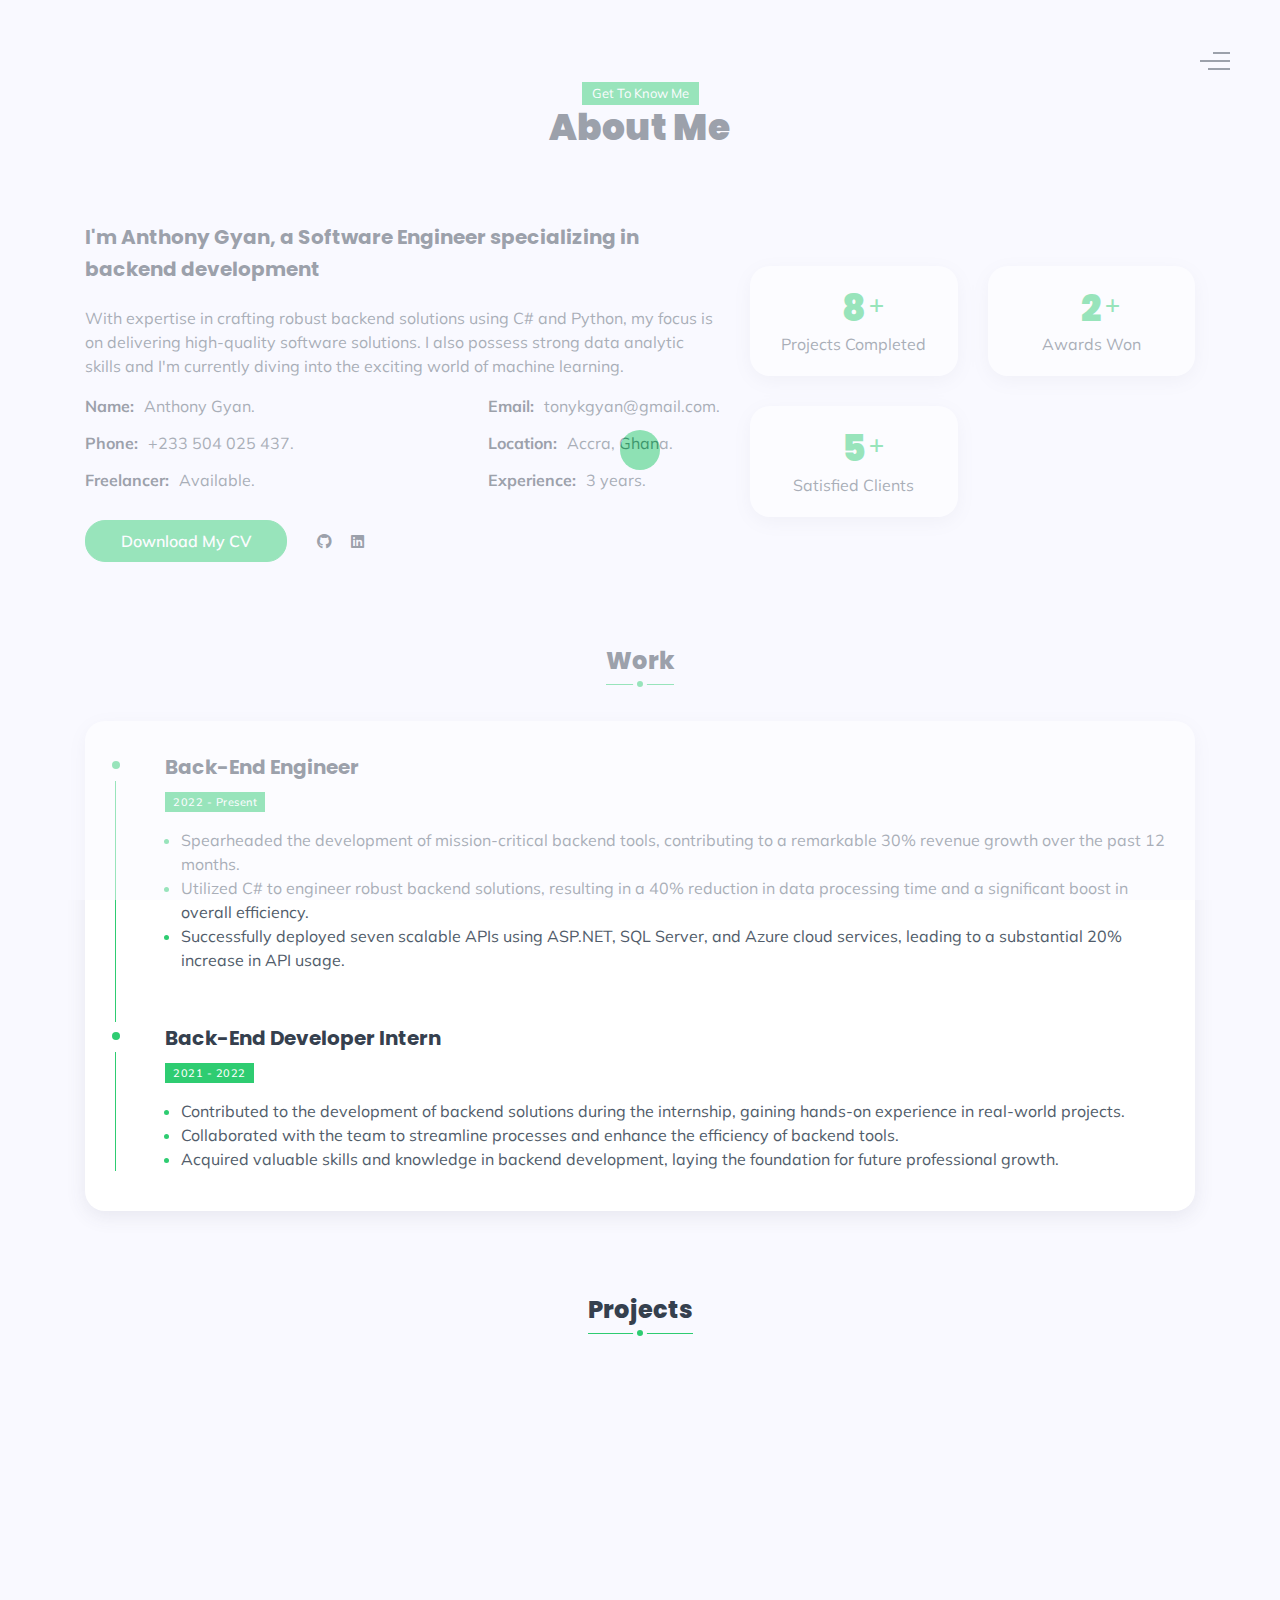
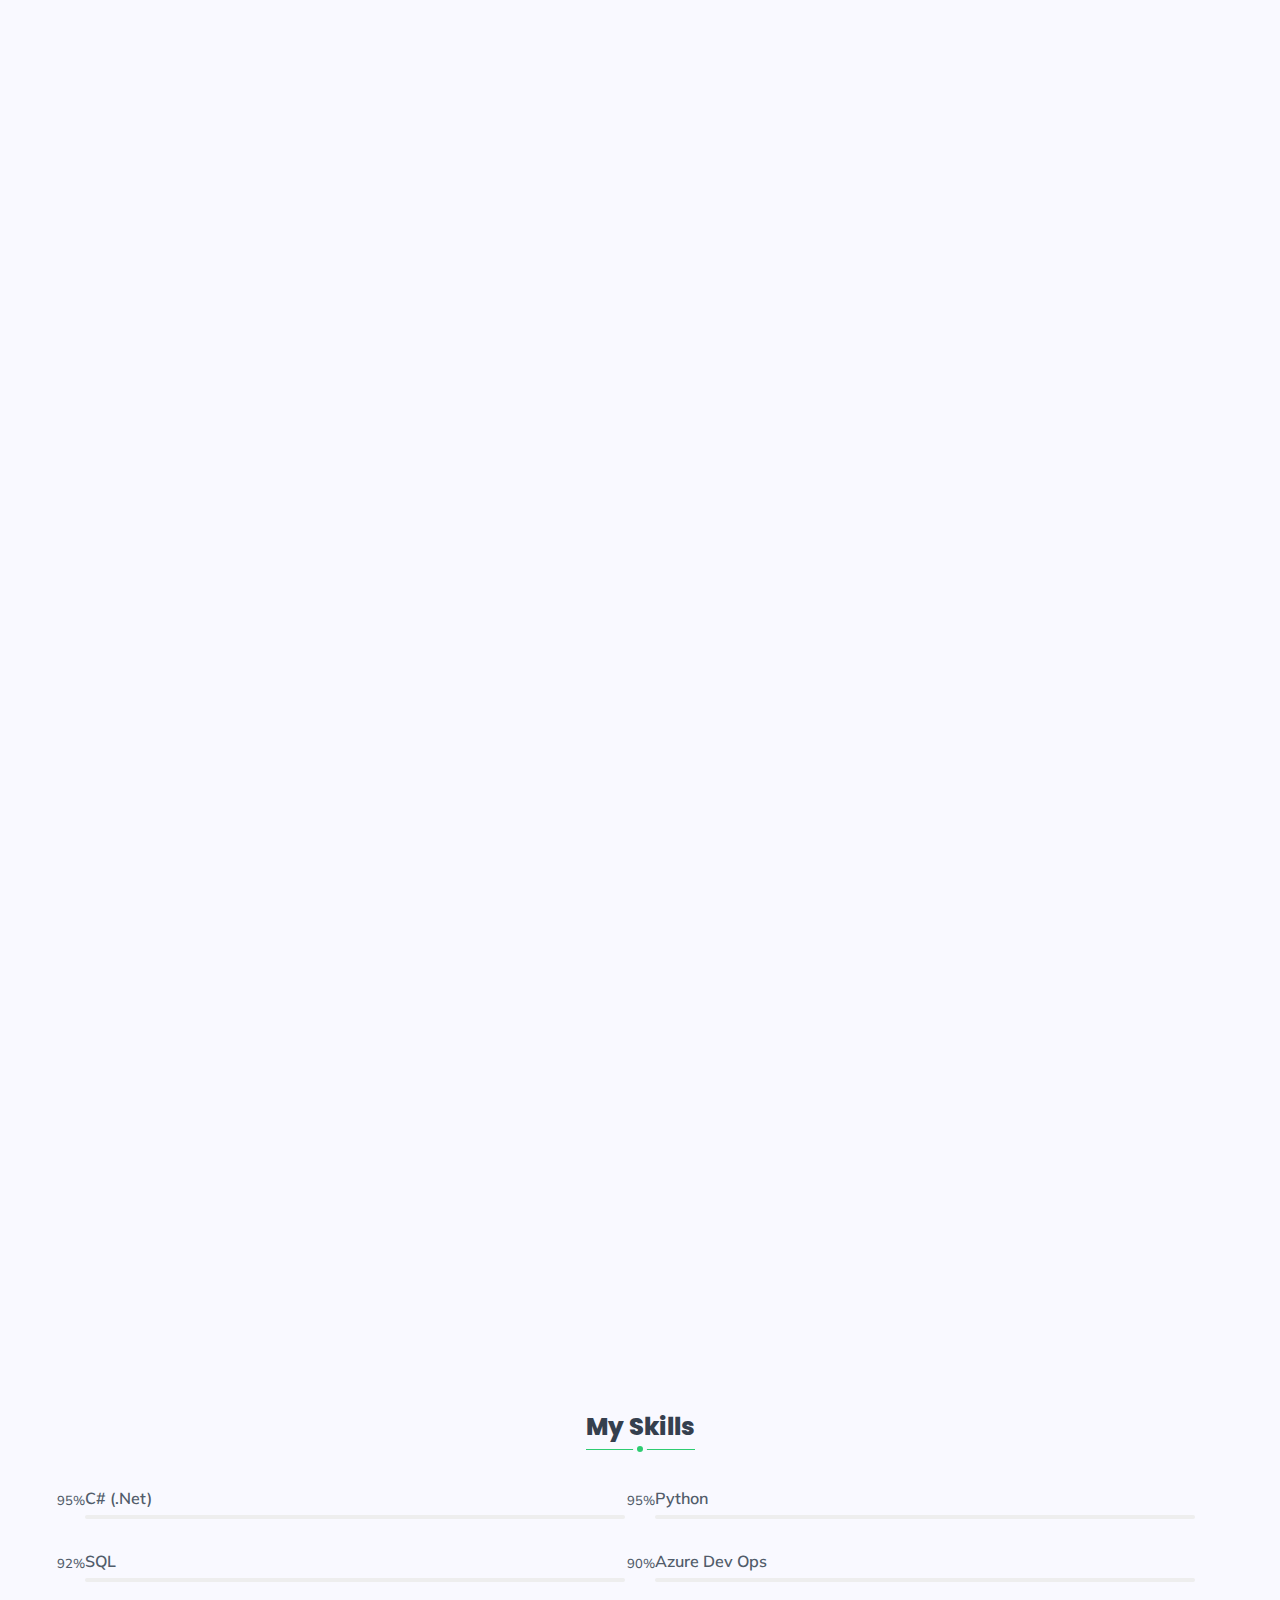
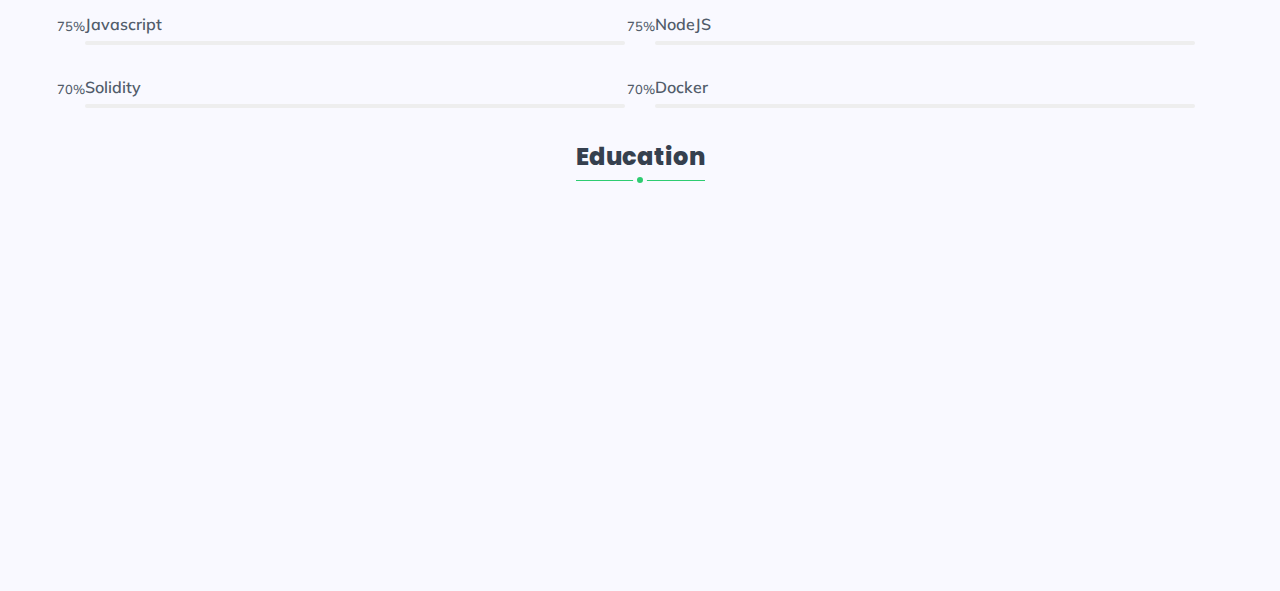
==== about.html @ fd730c36 "initial commit" ====
<!doctype html>
<html lang="en">

<head>
    <!-- Meta -->
    <meta charset="UTF-8">
    <meta name="viewport" content="width=device-width, initial-scale=1.0">
    <meta http-equiv="X-UA-Compatible" content="ie=edge">

    <!-- favicon -->
    <link rel="icon" sizes="16x16" href="assets/img/favicon.png">

    <!-- Title -->
    <title> Anthony Gyan</title>

    <!-- CSS Plugins -->
    <link rel="stylesheet" href="assets/css/all.css">
    <link rel="stylesheet" href="assets/css/elegant-font-icons.css">
    <link rel="stylesheet" href="assets/css/bootstrap.min.css">
    <link rel="stylesheet" href="assets/css/magnific-popup.css">
    <link rel="stylesheet" href="assets/css/owl.carousel.css">
    <link rel="stylesheet" href="assets/css/animate.css">

    <!-- Font Google -->
    <link href="https://fonts.googleapis.com/css?family=Poppins:300,400,500,600,700,800,900&display=swap" rel="stylesheet">
    <link href="https://fonts.googleapis.com/css?family=Muli:300,400,500,600,700,800,900&display=swap" rel="stylesheet">

    <!-- main style -->
    <link rel="stylesheet" href="assets/css/style.css">
    <link rel="stylesheet" href="assets/css/colors/color-2.css">
    <link rel="stylesheet" href="assets/css/custom.css">
</head>

<body>

    <!--Menu-->
    <div class="main-menu fixed-top">
        <nav class="nav-menu">
            <ul class="menu">
                <li><a href="index.html">Home</a></li>
                <li><a href="about.html" class="active">About</a></li>
                <li><a href="works.html">Works</a></li>
                <li><a href="contact.html">Contact</a></li>
            </ul>
        </nav>
        <!--hamburger-menu-->
        <a class="hamburger-menu js-toggle-menu" href="#" >
            <div class="g-lines">
                <span class="line line-dark"></span>
                <span class="line line-dark"></span>
                <span class="line line-dark"></span>
            </div>
        </a>
    </div>

    <!-- About-->
    <div class="section">
        <div class="container">
            <!--Section title-->
            <div class="row" >
                <div class="col-12">
                    <div class="section-heading">
                        <p class="section-description bg-base-color">Get To Know Me</p>
                        <h2 class="section-title">About Me</h2>
                    </div>
                </div>
            </div>
            <!--about-info-->
            <div class="row d-flex align-items-center mb-50 wow customFadeInUp slow">
                <div class="col-lg-7 ">
                    <div class="about-info">
                        <h5>I'm Anthony Gyan, a Software Engineer specializing in backend development</h5>
                        <p>With expertise in crafting robust backend solutions using C# and Python, my focus is on delivering high-quality software solutions. I also possess strong data analytic skills and I'm currently diving into the exciting world of machine learning.</p>
                        <div class="g-listes">
                            <ul class="liste">
                                <li><span>Name:</span>Anthony Gyan.</li>
                                <li><span>Phone:</span>+233 504 025 437.</li>
                                <li><span>Freelancer:</span>Available.</li>
                            </ul>
                            <ul class="liste">
                                <li><span>Email:</span>tonykgyan@gmail.com.</li>
                                <li><span>Location:</span>Accra, Ghana.</li>
                                <li><span>Experience:</span>3 years.</li>
                            </ul>
                        </div>
                        <div class="g-bottom">
                            <a href="https://drive.google.com/file/d/1VaIEY8fBGf99tUeiVf8M3Ut6Xo9LEwEX/view?usp=sharing" class="btn-custom">Download My CV</a>
                            <ul class="social-icons  list-inline">
                                <li><a href="https://github.com/TONYOG12"><i class="fab fa-github"></i></a></li>
                                <li><a href="https://www.linkedin.com/in/anthony-gyan/"><i class="fab fa-linkedin"></i></a></li>
                                <!--<li><a href=""><i class="fab fa-twitter"></i></a></li>
                                <li><a href=""><i class="fab fa-instagram"></i></a></li> -->
                            </ul>
                        </div>
                    </div>
                </div>
                <div class="col-lg-5">
                    <div class="row">
                        <div class="col-6">
                            <div class="about-box">
                                <h2 class="base-color">8</h2>
                                <p>Projects Completed</p>
                            </div>
                        </div>
                        <div class="col-6">
                            <div class="about-box">
                                <h2 class="base-color">2</h2>
                                <p>awards won</p>
                            </div>
                        </div>
                        <div class="col-6">
                            <div class="about-box">
                                <h2 class="base-color">5</h2>
                                <p>Satisfied Clients</p>
                            </div>
                        </div>
                    </div> 
                </div>
            </div>
          
            <!--Work-->
            <div class="section-sub-heading">
                <h4 class="section-sub-title"> Work</h4>
            </div>
            <div class="row mb-50">
                <div class="col-md-12 wow customFadeInUp  delay-0-2s slow">
                    <div class="timeline">
                        <div class="timeline-item">
                            <div class="icon"></div>
                            <div class="box">
                                <h5>Back-End Engineer</h5>
                                <small class="bg-base-color"> 2022 - Present</small>
                                <ul class="bullet-point mt-3 pl-3">
                                    <li>Spearheaded the development of mission-critical backend tools, contributing to a remarkable 30% revenue growth over the past 12 months.</li>
                                    <li>Utilized C# to engineer robust backend solutions, resulting in a 40% reduction in data processing time and a significant boost in overall efficiency.</li>
                                    <li>Successfully deployed seven scalable APIs using ASP.NET, SQL Server, and Azure cloud services, leading to a substantial 20% increase in API usage.</li>
                                </ul>
                            </div>
                        </div>
                        <div class="timeline-item">
                            <div class="icon"></div>
                            <div class="box">
                                <h5>Back-End Developer Intern</h5>
                                <small class="bg-base-color"> 2021 - 2022</small>
                                <ul class="bullet-point mt-3 pl-3">
                                    <li>Contributed to the development of backend solutions during the internship, gaining hands-on experience in real-world projects.</li>
                                    <li>Collaborated with the team to streamline processes and enhance the efficiency of backend tools.</li>
                                    <li>Acquired valuable skills and knowledge in backend development, laying the foundation for future professional growth.</li>
                                </ul>
                            </div>
                        </div>
                    </div>
                </div>
            </div>

             <!--Projects-->
             <div class="section-sub-heading">
                <h4 class="section-sub-title"> Projects</h4>
            </div>
            <div class="row">
                <div class="col-md-12 wow customFadeInUp delay-0-2s slow">
                    <div class="timeline">
                        <div class="timeline-item">
                            <div class="icon"></div>
                            <div class="box">
                                <h5><a href="#">NLA - CashOut</a></h5>
                                <small class="bg-base-color"> September 2023 - January 2024</small>
                                <ul class="bullet-point mt-3 pl-3">
                                    <li>Orchestrated the backend development of a robust application enabling players to effortlessly redeem lottery
                                        tickets, leading to a remarkable 20% surge in ticket redemption rates within the first quarter.</li>
                                    <li>Engineered a real-time balance monitoring system, reducing delayed payouts by 25% through automated
                                        low-balance alerts, enhancing user satisfaction.</li>
                                </ul>
                            </div>
                        </div>
                        <div class="timeline-item">
                            <div class="icon"></div>
                            <div class="box">
                                <h5><a href="#">Pink Panda</a></h5>
                                <small class="bg-base-color"> June 2023 - Present</small>
                                <ul class="bullet-point mt-3 pl-3">
                                    <li>Implemented an end-to-end system for a cake baking company, optimizing inventory tracking and automating the entire cake baking process.</li>
                                    <li>Enhanced customer engagement by allowing decorators to attach images to cakes and sending personalized cake links directly to customers' WhatsApp.</li>
                                    <li>Facilitated seamless payments with a direct payment option on the website, complemented by SMS or WhatsApp notifications, resulting in the successful processing of approximately 1800+ orders without issues.</li>
                                </ul>
                            </div>
                        </div>
                        <div class="timeline-item">
                            <div class="icon"></div>
                            <div class="box">
                                <h5><a href="#">Veiligh EHS</a></h5>
                                <small class="bg-base-color"> May 2023 - Present</small>
                                <ul class="bullet-point mt-3 pl-3">
                                    <li>Spearheaded server-side development for an environment health and safety app, minimizing potential losses
                                        due to machine downtime by 30%.</li>
                                    <li>Collaborated with the team to streamline processes and enhance the efficiency of backend tools.</li>
                                    <li>Acquired valuable skills and knowledge in backend development, laying the foundation for future professional growth.</li>
                                </ul>
                            </div>
                        </div>
                        <div class="timeline-item">
                            <div class="icon"></div>
                            <div class="box">
                                <h5><a href="https://github.com/TechElevateGH/healthy-cup-backend">HealthyCup</a></h5>
                                <small class="bg-base-color"> April 2023 - September 2023</small>
                                <ul class="bullet-point mt-3 pl-3">
                                    <li>Integrated Sentry into a python/flask based project for error logging and connected it with Slack, enabling
                                        real-time alerts and faster resolution of issues, resulting in a 40% decrease in bug-fixing time.</li>
                                    <li>mplemented Oauth2 with bearer and refresh tokens, enhancing data security and reducing unauthorized
                                        access incidents by 45%.</li>
                                </ul>
                            </div>
                        </div>
                        <div class="timeline-item">
                            <div class="icon"></div>
                            <div class="box">
                                <h5><a href="https://domedo.online">Domedo - Food Ordering Website</a></h5>
                                <small class="bg-base-color"> December 2022 - Present</small>
                                <ul class="bullet-point mt-3 pl-3">
                                    <li>Executed a system for routing orders to the closest kitchen to the customer, resulting in a 20% reduction in
                                        order fulfillment time and a 10% increase in customer satisfaction ratings.</li>
                                    <li>Revamped email system with background processing, achieving 50% increase in daily order fulfillment.</li>
                                    <li>Conceptualized and developed a sales dashboard that empowered stakeholders with real-time insights,
                                        resulting in a 15% increase in data-driven business decisions and improved overall strategy.</li>
                                </ul>
                            </div>
                        </div>
                        <div class="timeline-item">
                            <div class="icon"></div>
                            <div class="box">
                                <h5><a href="https://github.com/TONYOG12/Crime-Disaster-Reporting-System">Crime Reporting System</a></h5>
                                <small class="bg-base-color"> September 2022 - November 2022</small>
                                <ul class="bullet-point mt-3 pl-3">
                                    <li>Directed a team of five to develop a fully functional crime reporting mobile and web application system.</li>
                                    <li>Deduced the nearest agency to a user to send a report using geolocation data and a map matching algorithm
                                        which determines the closest agency and most feasible route in less than four seconds.</li>
                                </ul>
                            </div>
                        </div>
                        <div class="timeline-item">
                            <div class="icon"></div>
                            <div class="box">
                                <h5><a href="#">AnyGym</a></h5>
                                <small class="bg-base-color"> March 2022 - September 2022</small>
                                <ul class="bullet-point mt-3 pl-3">
                                    <li>Spearheaded the design and deployment of the backend of a mobile and web application that enables users to visit gyms close to them.</li>
                                    <li>Utilized Twilio, Google Maps and Paystack APIs to integrate short-messaging service, map functionality and user subscription payment respectively</li>
                                </ul>
                            </div>
                        </div>
                        <!-- Remove the second timeline-item here -->
                    </div>
                </div>
            </div>
            <!--Skills-->
            <div class="section-sub-heading">
                <h4 class="section-sub-title"> My Skills</h4>
            </div>
            <div class="row">
                <div class="col-md-6">
                    <!--skill-item-->
                    <div class="skill-item">
                        <p>C# (.Net)</p>
                        <div class="skill-progress">
                            <div class="skill-progress-bar bg-base-color" role="progressbar" aria-valuenow="95" aria-valuemin="0" aria-valuemax="100">
                                <span>95%</span>
                            </div>
                        </div>
                    </div>
            
                    <!--skill-item-->
                    <div class="skill-item">
                        <p>SQL</p>
                        <div class="skill-progress">
                            <div class="skill-progress-bar bg-base-color" role="progressbar" aria-valuenow="92" aria-valuemin="0" aria-valuemax="100">
                                <span>92%</span>
                            </div>
                        </div>
                    </div>
            
                    <!--skill-item-->
                    <div class="skill-item">
                        <p>Javascript </p>
                        <div class="skill-progress">
                            <div class="skill-progress-bar bg-base-color" role="progressbar" aria-valuenow="75" aria-valuemin="0" aria-valuemax="100">
                                <span>75%</span>
                            </div>
                        </div>
                    </div>
            
                    <!--skill-item-->
                    <div class="skill-item">
                        <p>Solidity</p>
                        <div class="skill-progress">
                            <div class="skill-progress-bar bg-base-color" role="progressbar" aria-valuenow="70" aria-valuemin="0" aria-valuemax="100">
                                <span>70%</span>
                            </div>
                        </div>
                    </div>
                </div>
                <div class="col-md-6">
                    <!--skill-item-->
                    <div class="skill-item">
                        <p>Python</p>
                        <div class="skill-progress">
                            <div class="skill-progress-bar bg-base-color" role="progressbar" aria-valuenow="95" aria-valuemin="0" aria-valuemax="100">
                                <span>95%</span>
                            </div>
                        </div>
                    </div>
            
                    <!--skill-item-->
                    <div class="skill-item">
                        <p>Azure Dev Ops</p>
                        <div class="skill-progress">
                            <div class="skill-progress-bar bg-base-color" role="progressbar" aria-valuenow="90" aria-valuemin="0" aria-valuemax="100">
                                <span>90%</span>
                            </div>
                        </div>
                    </div>
            
                    <!--skill-item-->
                    <div class="skill-item">
                        <p>NodeJS</p>
                        <div class="skill-progress">
                            <div class="skill-progress-bar bg-base-color" role="progressbar" aria-valuenow="75" aria-valuemin="0" aria-valuemax="100">
                                <span>75%</span>
                            </div>
                        </div>
                    </div>
            
                    <!--skill-item-->
                    <div class="skill-item">
                        <p>Docker</p>
                        <div class="skill-progress">
                            <div class="skill-progress-bar bg-base-color" role="progressbar" aria-valuenow="70" aria-valuemin="0" aria-valuemax="100">
                                <span>70%</span>
                            </div>
                        </div>
                    </div>
                </div>
            </div>
             <!--Education-->
             <div class="section-sub-heading">
                <h4 class="section-sub-title"> Education</h4>
            </div>
            <div class="row mb-50">
                <div class="col-md-12 wow customFadeInUp delay-0-4s slow">
                    <div class="timeline">
                        <div class="timeline-item">
                            <div class="icon"> </div>
                            <div class="box ">
                                <h5>Bsc Computer Science</h5>
                                <small class="bg-base-color"> 2018 - 2023</small>
                                <ul class="bullet-point mt-3 pl-3">
                                    <li>Successfully completed a comprehensive program in computer science, acquiring a strong theoretical and practical foundation.</li>
                                    <li>Engaged in coursework covering diverse aspects of computer science, including algorithms, data structures, and software engineering.</li>
                                    <li>Actively participated in projects and assignments, applying theoretical concepts to real-world scenarios.</li>
                                </ul>
                            </div>
                        </div>
                    </div>
                </div>
            </div>
        </div>
    </div>

    <!--loading -->
    <div class="loading">
        <div class="circle"></div>
    </div>


    <!-- jQuery first, then Popper.js, then Bootstrap JS -->
    <script src="assets/js/jquery-3.5.0.min.js"></script>
    <script src="assets/js/popper.min.js"></script>
    <script src="assets/js/bootstrap.min.js"></script>
    
    <!-- JS Plugins  -->
    <script src="assets/js/jquery.magnific-popup.min.js"></script>
    <script src="assets/js/owl.carousel.min.js"></script>
    <script src="assets/js/jquery.mixitup.js"></script>
    <script src="assets/js/wow.min.js"></script>
    <script src="assets/js/ajax-contact.js"></script>
    <script src="assets/js/jquery.animatedheadline.min.js"></script>
    <script src="assets/js/main.js"></script>


</body>

</html>
---- assets/css/elegant-font-icons.css ----
@font-face{font-family:eleganticons;src:url(../fonts/ElegantIcons.eot);src:url(../fonts/ElegantIcons.eot?#iefix) format('embedded-opentype'),url(../fonts/ElegantIcons.woff) format('woff'),url(../fonts/ElegantIcons.ttf) format('truetype'),url(../fonts/ElegantIcons.svg#ElegantIcons) format('svg');font-weight:400;font-style:normal}[data-icon]:before{font-family:eleganticons;content:attr(data-icon);speak:none;font-weight:400;font-variant:normal;text-transform:none;line-height:1;-webkit-font-smoothing:antialiased;-moz-osx-font-smoothing:grayscale}.arrow_up,.arrow_down,.arrow_left,.arrow_right,.arrow_left-up,.arrow_right-up,.arrow_right-down,.arrow_left-down,.arrow-up-down,.arrow_up-down_alt,.arrow_left-right_alt,.arrow_left-right,.arrow_expand_alt2,.arrow_expand_alt,.arrow_condense,.arrow_expand,.arrow_move,.arrow_carrot-up,.arrow_carrot-down,.arrow_carrot-left,.arrow_carrot-right,.arrow_carrot-2up,.arrow_carrot-2down,.arrow_carrot-2left,.arrow_carrot-2right,.arrow_carrot-up_alt2,.arrow_carrot-down_alt2,.arrow_carrot-left_alt2,.arrow_carrot-right_alt2,.arrow_carrot-2up_alt2,.arrow_carrot-2down_alt2,.arrow_carrot-2left_alt2,.arrow_carrot-2right_alt2,.arrow_triangle-up,.arrow_triangle-down,.arrow_triangle-left,.arrow_triangle-right,.arrow_triangle-up_alt2,.arrow_triangle-down_alt2,.arrow_triangle-left_alt2,.arrow_triangle-right_alt2,.arrow_back,.icon_minus-06,.icon_plus,.icon_close,.icon_check,.icon_minus_alt2,.icon_plus_alt2,.icon_close_alt2,.icon_check_alt2,.icon_zoom-out_alt,.icon_zoom-in_alt,.icon_search,.icon_box-empty,.icon_box-selected,.icon_minus-box,.icon_plus-box,.icon_box-checked,.icon_circle-empty,.icon_circle-slelected,.icon_stop_alt2,.icon_stop,.icon_pause_alt2,.icon_pause,.icon_menu,.icon_menu-square_alt2,.icon_menu-circle_alt2,.icon_ul,.icon_ol,.icon_adjust-horiz,.icon_adjust-vert,.icon_document_alt,.icon_documents_alt,.icon_pencil,.icon_pencil-edit_alt,.icon_pencil-edit,.icon_folder-alt,.icon_folder-open_alt,.icon_folder-add_alt,.icon_info_alt,.icon_error-oct_alt,.icon_error-circle_alt,.icon_error-triangle_alt,.icon_question_alt2,.icon_question,.icon_comment_alt,.icon_chat_alt,.icon_vol-mute_alt,.icon_volume-low_alt,.icon_volume-high_alt,.icon_quotations,.icon_quotations_alt2,.icon_clock_alt,.icon_lock_alt,.icon_lock-open_alt,.icon_key_alt,.icon_cloud_alt,.icon_cloud-upload_alt,.icon_cloud-download_alt,.icon_image,.icon_images,.icon_lightbulb_alt,.icon_gift_alt,.icon_house_alt,.icon_genius,.icon_mobile,.icon_tablet,.icon_laptop,.icon_desktop,.icon_camera_alt,.icon_mail_alt,.icon_cone_alt,.icon_ribbon_alt,.icon_bag_alt,.icon_creditcard,.icon_cart_alt,.icon_paperclip,.icon_tag_alt,.icon_tags_alt,.icon_trash_alt,.icon_cursor_alt,.icon_mic_alt,.icon_compass_alt,.icon_pin_alt,.icon_pushpin_alt,.icon_map_alt,.icon_drawer_alt,.icon_toolbox_alt,.icon_book_alt,.icon_calendar,.icon_film,.icon_table,.icon_contacts_alt,.icon_headphones,.icon_lifesaver,.icon_piechart,.icon_refresh,.icon_link_alt,.icon_link,.icon_loading,.icon_blocked,.icon_archive_alt,.icon_heart_alt,.icon_star_alt,.icon_star-half_alt,.icon_star,.icon_star-half,.icon_tools,.icon_tool,.icon_cog,.icon_cogs,.arrow_up_alt,.arrow_down_alt,.arrow_left_alt,.arrow_right_alt,.arrow_left-up_alt,.arrow_right-up_alt,.arrow_right-down_alt,.arrow_left-down_alt,.arrow_condense_alt,.arrow_expand_alt3,.arrow_carrot_up_alt,.arrow_carrot-down_alt,.arrow_carrot-left_alt,.arrow_carrot-right_alt,.arrow_carrot-2up_alt,.arrow_carrot-2dwnn_alt,.arrow_carrot-2left_alt,.arrow_carrot-2right_alt,.arrow_triangle-up_alt,.arrow_triangle-down_alt,.arrow_triangle-left_alt,.arrow_triangle-right_alt,.icon_minus_alt,.icon_plus_alt,.icon_close_alt,.icon_check_alt,.icon_zoom-out,.icon_zoom-in,.icon_stop_alt,.icon_menu-square_alt,.icon_menu-circle_alt,.icon_document,.icon_documents,.icon_pencil_alt,.icon_folder,.icon_folder-open,.icon_folder-add,.icon_folder_upload,.icon_folder_download,.icon_info,.icon_error-circle,.icon_error-oct,.icon_error-triangle,.icon_question_alt,.icon_comment,.icon_chat,.icon_vol-mute,.icon_volume-low,.icon_volume-high,.icon_quotations_alt,.icon_clock,.icon_lock,.icon_lock-open,.icon_key,.icon_cloud,.icon_cloud-upload,.icon_cloud-download,.icon_lightbulb,.icon_gift,.icon_house,.icon_camera,.icon_mail,.icon_cone,.icon_ribbon,.icon_bag,.icon_cart,.icon_tag,.icon_tags,.icon_trash,.icon_cursor,.icon_mic,.icon_compass,.icon_pin,.icon_pushpin,.icon_map,.icon_drawer,.icon_toolbox,.icon_book,.icon_contacts,.icon_archive,.icon_heart,.icon_profile,.icon_group,.icon_grid-2x2,.icon_grid-3x3,.icon_music,.icon_pause_alt,.icon_phone,.icon_upload,.icon_download,.social_facebook,.social_twitter,.social_pinterest,.social_googleplus,.social_tumblr,.social_tumbleupon,.social_wordpress,.social_instagram,.social_dribbble,.social_vimeo,.social_linkedin,.social_rss,.social_deviantart,.social_share,.social_myspace,.social_skype,.social_youtube,.social_picassa,.social_googledrive,.social_flickr,.social_blogger,.social_spotify,.social_delicious,.social_facebook_circle,.social_twitter_circle,.social_pinterest_circle,.social_googleplus_circle,.social_tumblr_circle,.social_stumbleupon_circle,.social_wordpress_circle,.social_instagram_circle,.social_dribbble_circle,.social_vimeo_circle,.social_linkedin_circle,.social_rss_circle,.social_deviantart_circle,.social_share_circle,.social_myspace_circle,.social_skype_circle,.social_youtube_circle,.social_picassa_circle,.social_googledrive_alt2,.social_flickr_circle,.social_blogger_circle,.social_spotify_circle,.social_delicious_circle,.social_facebook_square,.social_twitter_square,.social_pinterest_square,.social_googleplus_square,.social_tumblr_square,.social_stumbleupon_square,.social_wordpress_square,.social_instagram_square,.social_dribbble_square,.social_vimeo_square,.social_linkedin_square,.social_rss_square,.social_deviantart_square,.social_share_square,.social_myspace_square,.social_skype_square,.social_youtube_square,.social_picassa_square,.social_googledrive_square,.social_flickr_square,.social_blogger_square,.social_spotify_square,.social_delicious_square,.icon_printer,.icon_calulator,.icon_building,.icon_floppy,.icon_drive,.icon_search-2,.icon_id,.icon_id-2,.icon_puzzle,.icon_like,.icon_dislike,.icon_mug,.icon_currency,.icon_wallet,.icon_pens,.icon_easel,.icon_flowchart,.icon_datareport,.icon_briefcase,.icon_shield,.icon_percent,.icon_globe,.icon_globe-2,.icon_target,.icon_hourglass,.icon_balance,.icon_rook,.icon_printer-alt,.icon_calculator_alt,.icon_building_alt,.icon_floppy_alt,.icon_drive_alt,.icon_search_alt,.icon_id_alt,.icon_id-2_alt,.icon_puzzle_alt,.icon_like_alt,.icon_dislike_alt,.icon_mug_alt,.icon_currency_alt,.icon_wallet_alt,.icon_pens_alt,.icon_easel_alt,.icon_flowchart_alt,.icon_datareport_alt,.icon_briefcase_alt,.icon_shield_alt,.icon_percent_alt,.icon_globe_alt,.icon_clipboard{font-family:eleganticons;speak:none;font-style:normal;font-weight:400;font-variant:normal;text-transform:none;line-height:1;-webkit-font-smoothing:antialiased}.arrow_up:before{content:"\21"}.arrow_down:before{content:"\22"}.arrow_left:before{content:"\23"}.arrow_right:before{content:"\24"}.arrow_left-up:before{content:"\25"}.arrow_right-up:before{content:"\26"}.arrow_right-down:before{content:"\27"}.arrow_left-down:before{content:"\28"}.arrow-up-down:before{content:"\29"}.arrow_up-down_alt:before{content:"\2a"}.arrow_left-right_alt:before{content:"\2b"}.arrow_left-right:before{content:"\2c"}.arrow_expand_alt2:before{content:"\2d"}.arrow_expand_alt:before{content:"\2e"}.arrow_condense:before{content:"\2f"}.arrow_expand:before{content:"\30"}.arrow_move:before{content:"\31"}.arrow_carrot-up:before{content:"\32"}.arrow_carrot-down:before{content:"\33"}.arrow_carrot-left:before{content:"\34"}.arrow_carrot-right:before{content:"\35"}.arrow_carrot-2up:before{content:"\36"}.arrow_carrot-2down:before{content:"\37"}.arrow_carrot-2left:before{content:"\38"}.arrow_carrot-2right:before{content:"\39"}.arrow_carrot-up_alt2:before{content:"\3a"}.arrow_carrot-down_alt2:before{content:"\3b"}.arrow_carrot-left_alt2:before{content:"\3c"}.arrow_carrot-right_alt2:before{content:"\3d"}.arrow_carrot-2up_alt2:before{content:"\3e"}.arrow_carrot-2down_alt2:before{content:"\3f"}.arrow_carrot-2left_alt2:before{content:"\40"}.arrow_carrot-2right_alt2:before{content:"\41"}.arrow_triangle-up:before{content:"\42"}.arrow_triangle-down:before{content:"\43"}.arrow_triangle-left:before{content:"\44"}.arrow_triangle-right:before{content:"\45"}.arrow_triangle-up_alt2:before{content:"\46"}.arrow_triangle-down_alt2:before{content:"\47"}.arrow_triangle-left_alt2:before{content:"\48"}.arrow_triangle-right_alt2:before{content:"\49"}.arrow_back:before{content:"\4a"}.icon_minus-06:before{content:"\4b"}.icon_plus:before{content:"\4c"}.icon_close:before{content:"\4d"}.icon_check:before{content:"\4e"}.icon_minus_alt2:before{content:"\4f"}.icon_plus_alt2:before{content:"\50"}.icon_close_alt2:before{content:"\51"}.icon_check_alt2:before{content:"\52"}.icon_zoom-out_alt:before{content:"\53"}.icon_zoom-in_alt:before{content:"\54"}.icon_search:before{content:"\55"}.icon_box-empty:before{content:"\56"}.icon_box-selected:before{content:"\57"}.icon_minus-box:before{content:"\58"}.icon_plus-box:before{content:"\59"}.icon_box-checked:before{content:"\5a"}.icon_circle-empty:before{content:"\5b"}.icon_circle-slelected:before{content:"\5c"}.icon_stop_alt2:before{content:"\5d"}.icon_stop:before{content:"\5e"}.icon_pause_alt2:before{content:"\5f"}.icon_pause:before{content:"\60"}.icon_menu:before{content:"\61"}.icon_menu-square_alt2:before{content:"\62"}.icon_menu-circle_alt2:before{content:"\63"}.icon_ul:before{content:"\64"}.icon_ol:before{content:"\65"}.icon_adjust-horiz:before{content:"\66"}.icon_adjust-vert:before{content:"\67"}.icon_document_alt:before{content:"\68"}.icon_documents_alt:before{content:"\69"}.icon_pencil:before{content:"\6a"}.icon_pencil-edit_alt:before{content:"\6b"}.icon_pencil-edit:before{content:"\6c"}.icon_folder-alt:before{content:"\6d"}.icon_folder-open_alt:before{content:"\6e"}.icon_folder-add_alt:before{content:"\6f"}.icon_info_alt:before{content:"\70"}.icon_error-oct_alt:before{content:"\71"}.icon_error-circle_alt:before{content:"\72"}.icon_error-triangle_alt:before{content:"\73"}.icon_question_alt2:before{content:"\74"}.icon_question:before{content:"\75"}.icon_comment_alt:before{content:"\76"}.icon_chat_alt:before{content:"\77"}.icon_vol-mute_alt:before{content:"\78"}.icon_volume-low_alt:before{content:"\79"}.icon_volume-high_alt:before{content:"\7a"}.icon_quotations:before{content:"\7b"}.icon_quotations_alt2:before{content:"\7c"}.icon_clock_alt:before{content:"\7d"}.icon_lock_alt:before{content:"\7e"}.icon_lock-open_alt:before{content:"\e000"}.icon_key_alt:before{content:"\e001"}.icon_cloud_alt:before{content:"\e002"}.icon_cloud-upload_alt:before{content:"\e003"}.icon_cloud-download_alt:before{content:"\e004"}.icon_image:before{content:"\e005"}.icon_images:before{content:"\e006"}.icon_lightbulb_alt:before{content:"\e007"}.icon_gift_alt:before{content:"\e008"}.icon_house_alt:before{content:"\e009"}.icon_genius:before{content:"\e00a"}.icon_mobile:before{content:"\e00b"}.icon_tablet:before{content:"\e00c"}.icon_laptop:before{content:"\e00d"}.icon_desktop:before{content:"\e00e"}.icon_camera_alt:before{content:"\e00f"}.icon_mail_alt:before{content:"\e010"}.icon_cone_alt:before{content:"\e011"}.icon_ribbon_alt:before{content:"\e012"}.icon_bag_alt:before{content:"\e013"}.icon_creditcard:before{content:"\e014"}.icon_cart_alt:before{content:"\e015"}.icon_paperclip:before{content:"\e016"}.icon_tag_alt:before{content:"\e017"}.icon_tags_alt:before{content:"\e018"}.icon_trash_alt:before{content:"\e019"}.icon_cursor_alt:before{content:"\e01a"}.icon_mic_alt:before{content:"\e01b"}.icon_compass_alt:before{content:"\e01c"}.icon_pin_alt:before{content:"\e01d"}.icon_pushpin_alt:before{content:"\e01e"}.icon_map_alt:before{content:"\e01f"}.icon_drawer_alt:before{content:"\e020"}.icon_toolbox_alt:before{content:"\e021"}.icon_book_alt:before{content:"\e022"}.icon_calendar:before{content:"\e023"}.icon_film:before{content:"\e024"}.icon_table:before{content:"\e025"}.icon_contacts_alt:before{content:"\e026"}.icon_headphones:before{content:"\e027"}.icon_lifesaver:before{content:"\e028"}.icon_piechart:before{content:"\e029"}.icon_refresh:before{content:"\e02a"}.icon_link_alt:before{content:"\e02b"}.icon_link:before{content:"\e02c"}.icon_loading:before{content:"\e02d"}.icon_blocked:before{content:"\e02e"}.icon_archive_alt:before{content:"\e02f"}.icon_heart_alt:before{content:"\e030"}.icon_star_alt:before{content:"\e031"}.icon_star-half_alt:before{content:"\e032"}.icon_star:before{content:"\e033"}.icon_star-half:before{content:"\e034"}.icon_tools:before{content:"\e035"}.icon_tool:before{content:"\e036"}.icon_cog:before{content:"\e037"}.icon_cogs:before{content:"\e038"}.arrow_up_alt:before{content:"\e039"}.arrow_down_alt:before{content:"\e03a"}.arrow_left_alt:before{content:"\e03b"}.arrow_right_alt:before{content:"\e03c"}.arrow_left-up_alt:before{content:"\e03d"}.arrow_right-up_alt:before{content:"\e03e"}.arrow_right-down_alt:before{content:"\e03f"}.arrow_left-down_alt:before{content:"\e040"}.arrow_condense_alt:before{content:"\e041"}.arrow_expand_alt3:before{content:"\e042"}.arrow_carrot_up_alt:before{content:"\e043"}.arrow_carrot-down_alt:before{content:"\e044"}.arrow_carrot-left_alt:before{content:"\e045"}.arrow_carrot-right_alt:before{content:"\e046"}.arrow_carrot-2up_alt:before{content:"\e047"}.arrow_carrot-2dwnn_alt:before{content:"\e048"}.arrow_carrot-2left_alt:before{content:"\e049"}.arrow_carrot-2right_alt:before{content:"\e04a"}.arrow_triangle-up_alt:before{content:"\e04b"}.arrow_triangle-down_alt:before{content:"\e04c"}.arrow_triangle-left_alt:before{content:"\e04d"}.arrow_triangle-right_alt:before{content:"\e04e"}.icon_minus_alt:before{content:"\e04f"}.icon_plus_alt:before{content:"\e050"}.icon_close_alt:before{content:"\e051"}.icon_check_alt:before{content:"\e052"}.icon_zoom-out:before{content:"\e053"}.icon_zoom-in:before{content:"\e054"}.icon_stop_alt:before{content:"\e055"}.icon_menu-square_alt:before{content:"\e056"}.icon_menu-circle_alt:before{content:"\e057"}.icon_document:before{content:"\e058"}.icon_documents:before{content:"\e059"}.icon_pencil_alt:before{content:"\e05a"}.icon_folder:before{content:"\e05b"}.icon_folder-open:before{content:"\e05c"}.icon_folder-add:before{content:"\e05d"}.icon_folder_upload:before{content:"\e05e"}.icon_folder_download:before{content:"\e05f"}.icon_info:before{content:"\e060"}.icon_error-circle:before{content:"\e061"}.icon_error-oct:before{content:"\e062"}.icon_error-triangle:before{content:"\e063"}.icon_question_alt:before{content:"\e064"}.icon_comment:before{content:"\e065"}.icon_chat:before{content:"\e066"}.icon_vol-mute:before{content:"\e067"}.icon_volume-low:before{content:"\e068"}.icon_volume-high:before{content:"\e069"}.icon_quotations_alt:before{content:"\e06a"}.icon_clock:before{content:"\e06b"}.icon_lock:before{content:"\e06c"}.icon_lock-open:before{content:"\e06d"}.icon_key:before{content:"\e06e"}.icon_cloud:before{content:"\e06f"}.icon_cloud-upload:before{content:"\e070"}.icon_cloud-download:before{content:"\e071"}.icon_lightbulb:before{content:"\e072"}.icon_gift:before{content:"\e073"}.icon_house:before{content:"\e074"}.icon_camera:before{content:"\e075"}.icon_mail:before{content:"\e076"}.icon_cone:before{content:"\e077"}.icon_ribbon:before{content:"\e078"}.icon_bag:before{content:"\e079"}.icon_cart:before{content:"\e07a"}.icon_tag:before{content:"\e07b"}.icon_tags:before{content:"\e07c"}.icon_trash:before{content:"\e07d"}.icon_cursor:before{content:"\e07e"}.icon_mic:before{content:"\e07f"}.icon_compass:before{content:"\e080"}.icon_pin:before{content:"\e081"}.icon_pushpin:before{content:"\e082"}.icon_map:before{content:"\e083"}.icon_drawer:before{content:"\e084"}.icon_toolbox:before{content:"\e085"}.icon_book:before{content:"\e086"}.icon_contacts:before{content:"\e087"}.icon_archive:before{content:"\e088"}.icon_heart:before{content:"\e089"}.icon_profile:before{content:"\e08a"}.icon_group:before{content:"\e08b"}.icon_grid-2x2:before{content:"\e08c"}.icon_grid-3x3:before{content:"\e08d"}.icon_music:before{content:"\e08e"}.icon_pause_alt:before{content:"\e08f"}.icon_phone:before{content:"\e090"}.icon_upload:before{content:"\e091"}.icon_download:before{content:"\e092"}.social_facebook:before{content:"\e093"}.social_twitter:before{content:"\e094"}.social_pinterest:before{content:"\e095"}.social_googleplus:before{content:"\e096"}.social_tumblr:before{content:"\e097"}.social_tumbleupon:before{content:"\e098"}.social_wordpress:before{content:"\e099"}.social_instagram:before{content:"\e09a"}.social_dribbble:before{content:"\e09b"}.social_vimeo:before{content:"\e09c"}.social_linkedin:before{content:"\e09d"}.social_rss:before{content:"\e09e"}.social_deviantart:before{content:"\e09f"}.social_share:before{content:"\e0a0"}.social_myspace:before{content:"\e0a1"}.social_skype:before{content:"\e0a2"}.social_youtube:before{content:"\e0a3"}.social_picassa:before{content:"\e0a4"}.social_googledrive:before{content:"\e0a5"}.social_flickr:before{content:"\e0a6"}.social_blogger:before{content:"\e0a7"}.social_spotify:before{content:"\e0a8"}.social_delicious:before{content:"\e0a9"}.social_facebook_circle:before{content:"\e0aa"}.social_twitter_circle:before{content:"\e0ab"}.social_pinterest_circle:before{content:"\e0ac"}.social_googleplus_circle:before{content:"\e0ad"}.social_tumblr_circle:before{content:"\e0ae"}.social_stumbleupon_circle:before{content:"\e0af"}.social_wordpress_circle:before{content:"\e0b0"}.social_instagram_circle:before{content:"\e0b1"}.social_dribbble_circle:before{content:"\e0b2"}.social_vimeo_circle:before{content:"\e0b3"}.social_linkedin_circle:before{content:"\e0b4"}.social_rss_circle:before{content:"\e0b5"}.social_deviantart_circle:before{content:"\e0b6"}.social_share_circle:before{content:"\e0b7"}.social_myspace_circle:before{content:"\e0b8"}.social_skype_circle:before{content:"\e0b9"}.social_youtube_circle:before{content:"\e0ba"}.social_picassa_circle:before{content:"\e0bb"}.social_googledrive_alt2:before{content:"\e0bc"}.social_flickr_circle:before{content:"\e0bd"}.social_blogger_circle:before{content:"\e0be"}.social_spotify_circle:before{content:"\e0bf"}.social_delicious_circle:before{content:"\e0c0"}.social_facebook_square:before{content:"\e0c1"}.social_twitter_square:before{content:"\e0c2"}.social_pinterest_square:before{content:"\e0c3"}.social_googleplus_square:before{content:"\e0c4"}.social_tumblr_square:before{content:"\e0c5"}.social_stumbleupon_square:before{content:"\e0c6"}.social_wordpress_square:before{content:"\e0c7"}.social_instagram_square:before{content:"\e0c8"}.social_dribbble_square:before{content:"\e0c9"}.social_vimeo_square:before{content:"\e0ca"}.social_linkedin_square:before{content:"\e0cb"}.social_rss_square:before{content:"\e0cc"}.social_deviantart_square:before{content:"\e0cd"}.social_share_square:before{content:"\e0ce"}.social_myspace_square:before{content:"\e0cf"}.social_skype_square:before{content:"\e0d0"}.social_youtube_square:before{content:"\e0d1"}.social_picassa_square:before{content:"\e0d2"}.social_googledrive_square:before{content:"\e0d3"}.social_flickr_square:before{content:"\e0d4"}.social_blogger_square:before{content:"\e0d5"}.social_spotify_square:before{content:"\e0d6"}.social_delicious_square:before{content:"\e0d7"}.icon_printer:before{content:"\e103"}.icon_calulator:before{content:"\e0ee"}.icon_building:before{content:"\e0ef"}.icon_floppy:before{content:"\e0e8"}.icon_drive:before{content:"\e0ea"}.icon_search-2:before{content:"\e101"}.icon_id:before{content:"\e107"}.icon_id-2:before{content:"\e108"}.icon_puzzle:before{content:"\e102"}.icon_like:before{content:"\e106"}.icon_dislike:before{content:"\e0eb"}.icon_mug:before{content:"\e105"}.icon_currency:before{content:"\e0ed"}.icon_wallet:before{content:"\e100"}.icon_pens:before{content:"\e104"}.icon_easel:before{content:"\e0e9"}.icon_flowchart:before{content:"\e109"}.icon_datareport:before{content:"\e0ec"}.icon_briefcase:before{content:"\e0fe"}.icon_shield:before{content:"\e0f6"}.icon_percent:before{content:"\e0fb"}.icon_globe:before{content:"\e0e2"}.icon_globe-2:before{content:"\e0e3"}.icon_target:before{content:"\e0f5"}.icon_hourglass:before{content:"\e0e1"}.icon_balance:before{content:"\e0ff"}.icon_rook:before{content:"\e0f8"}.icon_printer-alt:before{content:"\e0fa"}.icon_calculator_alt:before{content:"\e0e7"}.icon_building_alt:before{content:"\e0fd"}.icon_floppy_alt:before{content:"\e0e4"}.icon_drive_alt:before{content:"\e0e5"}.icon_search_alt:before{content:"\e0f7"}.icon_id_alt:before{content:"\e0e0"}.icon_id-2_alt:before{content:"\e0fc"}.icon_puzzle_alt:before{content:"\e0f9"}.icon_like_alt:before{content:"\e0dd"}.icon_dislike_alt:before{content:"\e0f1"}.icon_mug_alt:before{content:"\e0dc"}.icon_currency_alt:before{content:"\e0f3"}.icon_wallet_alt:before{content:"\e0d8"}.icon_pens_alt:before{content:"\e0db"}.icon_easel_alt:before{content:"\e0f0"}.icon_flowchart_alt:before{content:"\e0df"}.icon_datareport_alt:before{content:"\e0f2"}.icon_briefcase_alt:before{content:"\e0f4"}.icon_shield_alt:before{content:"\e0d9"}.icon_percent_alt:before{content:"\e0da"}.icon_globe_alt:before{content:"\e0de"}.icon_clipboard:before{content:"\e0e6"}.glyph{float:left;text-align:center;padding:.75em;margin:.4em 1.5em .75em 0;width:6em;text-shadow:none}.glyph_big{font-size:128px;color:#59c5dc;float:left;margin-right:20px}.glyph div{padding-bottom:10px}.glyph input{font-family:consolas,monospace;font-size:12px;width:100%;text-align:center;border:0;box-shadow:0 0 0 1px #ccc;padding:.2em;-moz-border-radius:5px;-webkit-border-radius:5px}.centered{margin-left:auto;margin-right:auto}.glyph .fs1{font-size:2em}
---- assets/css/style.css ----
/* -----------------------------------------------
				CSS Styles 
--------------------------------------------------

    Template Name: Anthony Gyan
    
--------------------------------------------------

Table of Content

    - Global
    - Section
    - Menu
    - Home
    - About
    - Services
    - Works
    - Blog
    - Blog-single
	- Contact 
	- Preloader 
    - Responsive
    - Dark
 

----------------------------------- */
/* -----------------------------------
		 Global
----------------------------------- */
* {
  margin: 0;
  padding: 0;
  font-family: inherit;
  outline: none !important;
  list-style: none !important;
}

*:after,
*:before {
  -webkit-box-sizing: border-box;
          box-sizing: border-box;
  padding: 0;
  margin: 0;
}

html {
  scroll-behavior: smooth;
}

body {
  font-family: "Muli", sans-serif;
  font-size: 16px;
  background-color: #F9F9FF;
  color: #515c6a;
  font-weight: 400;
}

h1, h2, h3, h4, h5, h6 {
  font-family: "Poppins", sans-serif;
  font-weight: 700;
  line-height: 1.618;
  color: #35404e;
  margin: 0;
}

h1 {
  font-size: 40px;
}

h2 {
  font-size: 36px;
}

h3 {
  font-size: 28px;
}

h4 {
  font-size: 24px;
}

h5 {
  font-size: 20px;
}

h6 {
  font-size: 16px;
}

a {
  text-decoration: none;
  color: inherit;
}

a:hover, a:focus {
  text-decoration: none;
  color: #f21e4e;
}

.base-color {
  color: #f21e4e;
}

.bg-base-color {
  background-color: #f21e4e;
}

.max-width-400 {
  max-width: 400px;
}

img {
  max-width: 100%;
  height: auto;
}

ul {
  margin-bottom: 0;
}

.list-inline li {
  display: inline-block;
}

/* margin */
.mb-50 {
  margin-bottom: 50px;
}

.mb-40 {
  margin-bottom: 40px;
}

.mb-30 {
  margin-bottom: 30px;
}

.mb-20 {
  margin-bottom: 20px;
}

.mt-40 {
  margin-top: 40px;
}

/*  Buttons  */
.btn-custom {
  cursor: pointer;
  display: -webkit-inline-box;
  display: -ms-inline-flexbox;
  display: inline-flex;
  -webkit-box-align: center;
      -ms-flex-align: center;
          align-items: center;
  position: relative;
  text-align: center;
  white-space: nowrap;
  vertical-align: middle;
  font-size: 16px;
  font-weight: 600;
  line-height: 24px;
  padding: 8px 35px;
  text-transform: capitalize;
  z-index: 1;
  border-radius: 20px;
  background-color: #f21e4e;
  color: #ffffff;
  border: 1px solid #f21e4e;
  -webkit-transition: all 0.5s ease;
  transition: all 0.5s ease;
}

.btn-custom:hover, .btn-custom:focus {
  color: #f21e4e;
  background-color: transparent;
  outline: none;
}

/*  Logo  */
.main-logo {
  position: absolute;
  padding-top: 40px;
  right: 0;
  left: 0;
  z-index: 1000;
}

.main-logo .logo {
  font-weight: 600;
  font-size: 22px;
  font-family: "Poppins", sans-serif;
  background-color: transparent;
  color: #f21e4e;
  width: 45px;
  height: 45px;
  border-radius: 50%;
  display: inline-block;
  line-height: 45px;
  border: 2px solid #f21e4e;
  text-align: center;
}

.main-logo .logo:hover {
  color: #f21e4e;
}

.main-logo .logo-white {
  background-color: transparent;
  color: #ffffff !important;
  border: 2px solid #ffffff !important;
}

.main-logo .logo-white:hover {
  color: #ffffff;
}

/* animation */
.customFadeInUp {
  -webkit-animation-name: customFadeInUp;
          animation-name: customFadeInUp;
}

@-webkit-keyframes customFadeInUp {
  from {
    opacity: 0;
    -webkit-transform: translate3d(0, 100px, 0);
            transform: translate3d(0, 100px, 0);
  }
  to {
    opacity: 1;
    -webkit-transform: translate3d(0, 0, 0);
            transform: translate3d(0, 0, 0);
  }
}

@keyframes customFadeInUp {
  from {
    opacity: 0;
    -webkit-transform: translate3d(0, 100px, 0);
            transform: translate3d(0, 100px, 0);
  }
  to {
    opacity: 1;
    -webkit-transform: translate3d(0, 0, 0);
            transform: translate3d(0, 0, 0);
  }
}

.slow {
  -webkit-animation-duration: 1.5s;
          animation-duration: 1.5s;
}

.delay-0-2s {
  -webkit-animation-delay: 0.2s;
          animation-delay: 0.2s;
}

.delay-0-3s {
  -webkit-animation-delay: 0.3s;
          animation-delay: 0.3s;
}

.delay-0-4s {
  -webkit-animation-delay: 0.4s;
          animation-delay: 0.4s;
}

.delay-0-5s {
  -webkit-animation-delay: 0.5s;
          animation-delay: 0.5s;
}

.delay-0-6s {
  -webkit-animation-delay: 0.6s;
          animation-delay: 0.6s;
}

.delay-0-7s {
  -webkit-animation-delay: 0.7s;
          animation-delay: 0.7s;
}

.delay-0-8s {
  -webkit-animation-delay: 0.8s;
          animation-delay: 0.8s;
}

.delay-0-9s {
  -webkit-animation-delay: 0.9s;
          animation-delay: 0.9s;
}

.delay-0-10s {
  -webkit-animation-delay: 1s;
          animation-delay: 1s;
}

/* ------------------------------
		 Section
------------------------------ */
.section {
  padding: 80px 0px 50px 0px;
}

.section-heading {
  text-align: center;
  margin-bottom: 75px;
}

.section-heading h2 {
  line-height: 1;
}

.section-description {
  display: inline-block;
  line-height: 1;
  margin-bottom: 5px;
  color: #ffffff;
  border-radius: 0px;
  position: relative;
  padding: 5px 10px;
  font-size: 13px;
}

.section-title {
  font-weight: 900;
  color: #35404e;
}

.section-sub-heading {
  margin: auto;
  text-align: center;
  margin-bottom: 40px;
}

.section-sub-title {
  font-weight: 800;
  position: relative;
  margin: auto;
  text-align: center;
  display: inline-block;
}

.section-sub-title:after {
  position: absolute;
  content: "";
  left: 0px;
  top: auto;
  width: 100%;
  height: 1px;
  bottom: -4px;
  background-color: #f21e4e;
  z-index: -1;
}

.section-sub-title:before {
  position: absolute;
  content: "";
  left: 0;
  top: auto;
  width: 14px;
  height: 14px;
  bottom: -10px;
  border-radius: 50%;
  background-color: #f21e4e;
  right: 0;
  margin: auto;
  z-index: 2;
  border: 4px solid #F9F9FF;
}

/* -----------------------------------
		Menu
----------------------------------- */
.main-menu {
  padding-top: 40px;
}

.main-menu .menu {
  background-color: #ffffff;
  display: none;
  list-style: none;
  margin: 0;
  padding: 0px 20px;
  position: absolute;
  top: 86px;
  width: 150px;
  right: 50px;
  -webkit-box-shadow: 0px 5px 20px 0px rgba(69, 67, 96, 0.1);
          box-shadow: 0px 5px 20px 0px rgba(69, 67, 96, 0.1);
}

.main-menu .menu li {
  padding-top: 15px;
}

.main-menu .menu li:first-child {
  padding-top: 20px;
}

.main-menu .menu li:last-child {
  padding-bottom: 20px;
}

.main-menu .menu li a {
  display: block;
  text-align: left;
  text-decoration: none;
  color: #35404e;
  -webkit-transition: all 0.3s ease-in-out;
  transition: all 0.3s ease-in-out;
}

.main-menu .menu li a.active {
  position: relative;
  color: #f21e4e;
}

.main-menu .menu li a.active:after {
  position: absolute;
  content: "";
  left: 0px;
  top: 0px;
  width: 2px;
  height: 100%;
  background-color: #f21e4e;
  margin-left: -20px;
  bottom: 0;
}

.main-menu .hamburger-menu {
  display: inline-block;
  -webkit-transition: all 0.3s ease-in-out;
  transition: all 0.3s ease-in-out;
  position: absolute;
  right: 50px;
  top: 40px;
  margin-left: auto;
  height: 45px;
}

.main-menu .hamburger-menu:hover {
  cursor: pointer;
}

.main-menu .hamburger-menu .g-lines {
  padding-top: 12px;
}

.main-menu .hamburger-menu .line {
  background: #ffffff;
  display: block;
  height: 2px;
  margin: 0 0 6px;
  width: 30px;
  margin-left: auto;
  text-align: left;
  -webkit-transition: all 0.3s ease-in-out;
  transition: all 0.3s ease-in-out;
}

.main-menu .hamburger-menu .line:first-child {
  width: 17px;
}

.main-menu .hamburger-menu .line:nth-child(3) {
  width: 22px;
}

.main-menu .hamburger-menu .line-dark {
  background: #35404e;
}

.main-menu .hamburger-menu.open .line {
  margin: 0 0 5px;
}

.main-menu .hamburger-menu.open .line:first-child {
  -webkit-transform: rotate(45deg);
          transform: rotate(45deg);
  -webkit-transform-origin: 4px;
          transform-origin: 4px;
  width: 30px;
}

.main-menu .hamburger-menu.open .line:nth-child(2) {
  opacity: 0;
}

.main-menu .hamburger-menu.open .line:nth-child(3) {
  -webkit-transform: rotate(-45deg);
          transform: rotate(-45deg);
  -webkit-transform-origin: 8px;
          transform-origin: 8px;
  width: 30px;
}

.main-menu-left .menu {
  left: 50px !important;
}

.main-menu-left .hamburger-menu {
  left: 50px !important;
  right: auto !important;
}

.main-menu-left .hamburger-menu .line {
  margin-left: 0;
}

/* ------------------------------
		 Home
------------------------------ */
.home {
  height: 100vh;
  background-position: center center;
  background-size: cover;
  position: relative;
  z-index: 1;
}

.home:after {
  position: absolute;
  content: "";
  left: 0;
  top: 0;
  width: 100%;
  height: 100%;
  background-color: #000000;
  z-index: -1;
}

.home-banner {
  text-align: center;
  margin-top: 15px;
}

.home-banner h6 {
  color: #eee;
  margin-bottom: 25px;
  font-weight: 400;
}

.home-banner h1 {
  margin-bottom: 25px;
  color: #ffffff;
  letter-spacing: 0.5px;
  font-weight: 800;
  text-align: center;
}

.home-banner h1.cd-headline {
  font-size: 40px;
  font-weight: 800;
}

.home-banner h1.cd-headline span {
  padding: 0;
}

.home-banner h1.cd-headline .cd-words-wrapper {
  text-align: center;
}

.home-banner h1.cd-headline .cd-words-wrapper:after {
  background-color: transparent;
}

.home-banner p {
  color: #ffffff;
  margin: auto auto 30px auto;
}

.home-banner .social-icons {
  margin-bottom: 30px;
  z-index: 1;
  position: relative;
}

.home-banner .social-icons li {
  margin-right: 20px;
  width: 35px;
  height: 35px;
  background-color: rgba(255, 255, 255, 0.1);
  border-radius: 50%;
  text-align: center;
}

.home-banner .social-icons li i {
  color: #eee;
  line-height: 35px;
  font-size: 15px;
}

.home-banner .social-icons li i:hover {
  color: #f21e4e;
}

.home-banner .social-icons li:last-child {
  margin-right: 0px;
}

.home-banner .g-buttons .btn-custom {
  margin-right: 20px;
}

.home .copyright {
  position: absolute;
  bottom: 40px;
  margin: auto;
  width: 100%;
}

.home .copyright span {
  font-size: 15px;
  color: #eee;
  margin-bottom: 0;
  font-weight: 400;
  letter-spacing: 0.3px;
}

.home .copyright span .sel {
  padding: 0px 4px;
  opacity: 0.5;
}

.home-1:after {
  opacity: 0;
}

.home-2:after {
  opacity: 0.5;
}

.home-3:after {
  top: 0;
  left: -50%;
  opacity: 0.6;
  width: 100%;
  -webkit-transition: all 0.5s cubic-bezier(0.7, 0, 0.3, 1);
  transition: all 0.5s cubic-bezier(0.7, 0, 0.3, 1);
  -webkit-transform: skew(-15deg, 0deg);
          transform: skew(-15deg, 0deg);
}

.home-4 {
  background-color: #F9F9FF;
  overflow: hidden;
}

.home-4:after {
  top: 0;
  left: 50%;
  opacity: 1;
  width: 100%;
  background-color: #f21e4e;
  -webkit-transition: all 0.5s cubic-bezier(0.7, 0, 0.3, 1);
  transition: all 0.5s cubic-bezier(0.7, 0, 0.3, 1);
  -webkit-transform: skew(-15deg, 0deg);
          transform: skew(-15deg, 0deg);
  z-index: -1;
}

.home-4 .home-banner h1 {
  color: #35404e;
}

.home-4 .home-banner p, .home-4 .home-banner .social-icons i, .home-4 .home-banner h6 {
  color: #35404e;
}

.home-4 .home-banner .social-icons li {
  background-color: rgba(53, 64, 78, 0.1);
}

.home-4 .hero {
  position: absolute;
  right: 0px;
  top: 0;
  width: 100%;
  height: 100%;
  background-position: center bottom;
  background-size: cover;
}

.home-4 .copyright span {
  color: #35404e;
}

.home-5 {
  background-color: #f21e4e;
  background-position: center bottom;
}

.home-5:after {
  top: 0;
  left: -50%;
  opacity: 0.1;
  width: 100%;
  -webkit-transition: all 0.5s cubic-bezier(0.7, 0, 0.3, 1);
  transition: all 0.5s cubic-bezier(0.7, 0, 0.3, 1);
  -webkit-transform: skew(-15deg, 0deg);
          transform: skew(-15deg, 0deg);
}

.home-5 .home-banner h1 {
  color: #ffffff;
}

.home-5 .home-banner p, .home-5 .home-banner .social-icons i, .home-5 .home-banner h6 {
  color: #ffffff;
}

.home-5 .home-banner .social-icons li {
  background-color: rgba(255, 255, 255, 0.1);
}

.home-5 .home-banner .social-icons li i:hover {
  color: #ffffff;
}

.home-5 .home-banner .btn-custom {
  background-color: #ffffff;
  color: #35404e;
  border: 1px solid #ffffff;
}

.home-5 .home-banner .btn-custom:hover {
  background-color: transparent;
  color: #ffffff;
}

.home-5 .copyright p {
  color: #ffffff;
}

.home-6:after {
  opacity: 0;
}

.home-6 .home-banner h1 {
  color: #35404e;
}

.home-6 .home-banner p, .home-6 .home-banner .social-icons i, .home-6 .home-banner h6 {
  color: #35404e;
}

.home-6 .home-banner .social-icons li {
  background-color: rgba(53, 64, 78, 0.1);
}

.home-6 .copyright span {
  color: #35404e;
}

.home-dark {
  background-color: #353353;
}

.home-dark:after {
  opacity: 0;
}

/* ------------------------------
		About
------------------------------ */
.about-hero {
  margin-bottom: 30px;
}

.about-hero img {
  background-color: #eee;
  border-radius: 5px;
  -webkit-box-shadow: 0px 5px 20px 0px rgba(69, 67, 96, 0.1);
          box-shadow: 0px 5px 20px 0px rgba(69, 67, 96, 0.1);
}

.about-info {
  margin-bottom: 30px;
  position: relative;
}

.about-info h5 {
  margin-bottom: 20px;
}

.about-info .g-listes {
  display: -webkit-box;
  display: -ms-flexbox;
  display: flex;
  -webkit-box-align: center;
      -ms-flex-align: center;
          align-items: center;
  margin-bottom: 15px;
}

.about-info .liste li {
  margin-bottom: 13px;
}

.about-info .liste li span {
  font-weight: 700;
  margin-right: 10px;
  color: #35404e;
}

.about-info .liste:last-child {
  margin-left: auto;
}

.about-info .g-bottom {
  display: -webkit-box;
  display: -ms-flexbox;
  display: flex;
  -webkit-box-align: center;
      -ms-flex-align: center;
          align-items: center;
}

.about-info .btn-custom {
  margin-right: 30px;
}

.about-info .social-icons li {
  margin-right: 15px;
}

.about-info .social-icons li i {
  color: #35404e;
  font-size: 15px;
}

.about-info .social-icons li i:hover {
  color: #f21e4e;
}

.about-box {
  background-color: #ffffff;
  padding: 20px;
  text-align: center;
  border-radius: 20px;
  margin-bottom: 30px;
  -webkit-box-shadow: 0px 5px 20px 0px rgba(69, 67, 96, 0.1);
          box-shadow: 0px 5px 20px 0px rgba(69, 67, 96, 0.1);
}

.about-box h2 {
  font-weight: 900;
  font-family: "Poppins", sans-serif;
  margin-bottom: 0;
  line-height: 1.3;
}

.about-box h2:after {
  content: '+';
  position: absolute;
  padding-left: 2px;
  font-size: 25px;
  font-weight: 400;
  top: 25px;
}

.about-box p {
  margin-bottom: 0;
  text-transform: capitalize;
}

.timeline {
  padding: 30px 30px 40px 30px;
  border-radius: 20px;
  background-color: #ffffff;
  margin-bottom: 30px;
  -webkit-box-shadow: 0px 5px 20px 0px rgba(69, 67, 96, 0.1);
          box-shadow: 0px 5px 20px 0px rgba(69, 67, 96, 0.1);
}

.timeline-item {
  display: -webkit-box;
  display: -ms-flexbox;
  display: flex;
}

.timeline-item .icon {
  position: relative;
}

.timeline-item .icon:after {
  position: absolute;
  content: "";
  left: auto;
  top: auto;
  width: 8px;
  height: 8px;
  background-color: #f21e4e;
  border-radius: 50%;
  margin-top: 10px;
  margin-left: -3px;
}

.timeline-item .icon:before {
  position: absolute;
  content: "";
  left: auto;
  top: auto;
  width: 1px;
  height: calc(100% - 30px);
  background-color: #f21e4e;
  margin-top: 30px;
}

.timeline-item .box {
  padding-left: 50px;
  margin-bottom: 50px;
}

.timeline-item .box h5 {
  margin-bottom: 5px;
}

.timeline-item .box h5 span {
  color: #35404e;
  font-weight: 400;
  font-size: 16px;
  text-transform: capitalize;
}

.timeline-item .box small {
  color: #ffffff;
  padding: 3px 8px;
  font-weight: 500;
  font-size: 11px;
  letter-spacing: 0.5px;
}

.timeline-item .box p {
  margin-top: 10px;
  margin-bottom: 0;
}

.timeline-item:last-child .box {
  margin-bottom: 0px;
}

/*  Skills  */
.skill-item {
  margin-bottom: 30px;
}

.skill-item p {
  font-weight: 600;
  margin-bottom: 5px;
}

.skill-item .skill-progress {
  background-color: #eee;
  border-radius: 20px;
}

.skill-item .skill-progress-bar {
  width: 0;
  height: 4px;
  position: relative;
  border-radius: 20px;
  -webkit-transition: all 0.5s ease;
  transition: all 0.5s ease;
}

.skill-item .skill-progress-bar span {
  position: absolute;
  right: 0;
  top: -24px;
  font-size: 13px;
  font-weight: 500;
}

/* ------------------------------
		  Services
------------------------------ */
.service-item {
  padding: 30px;
  margin-bottom: 60px;
  border-radius: 20px;
  text-align: center;
  position: relative;
  background-color: #ffffff;
  -webkit-transition: all 0.7s ease;
  transition: all 0.7s ease;
  -webkit-box-shadow: 0px 5px 20px 0px rgba(69, 67, 96, 0.1);
          box-shadow: 0px 5px 20px 0px rgba(69, 67, 96, 0.1);
}

.service-item .icon {
  width: 80px;
  height: 80px;
  border-radius: 50%;
  text-align: center;
  margin: auto;
  position: absolute;
  top: -40px;
  left: 0;
  right: 0;
  border: 8px solid #F9F9FF;
}

.service-item .icon i {
  line-height: 60px;
  font-size: 20px;
  color: #ffffff;
}

.service-item .icon h4 {
  color: #ffffff;
  line-height: 60px;
}

.service-item h5 {
  margin-top: 50px;
  margin-bottom: 30px;
  position: relative;
  display: inline-block;
  padding: 10px 20px;
}

.service-item h5:after {
  position: absolute;
  content: "";
  left: auto;
  top: 0;
  width: 30px;
  height: 30px;
  border-top: 1px solid #f21e4e;
  border-right: 1px solid #f21e4e;
  right: 0;
}

.service-item h5:before {
  position: absolute;
  content: "";
  left: 0;
  top: auto;
  width: 30px;
  height: 30px;
  bottom: 0;
  border-bottom: 1px solid #f21e4e;
  border-left: 1px solid #f21e4e;
}

.service-item p {
  margin-bottom: 5px;
}

.service-item:hover {
  -webkit-transform: translateY(-10px);
          transform: translateY(-10px);
  -webkit-box-shadow: 0px 5px 20px 0px rgba(69, 67, 96, 0.1);
          box-shadow: 0px 5px 20px 0px rgba(69, 67, 96, 0.1);
}

/* testimonials */
.testimonials-item {
  padding: 30px;
  border-radius: 20px;
  background-color: #ffffff;
  margin-top: 10px;
  margin-bottom: 30px;
  text-align: center;
  margin: auto;
  -webkit-transition: all 0.5s ease;
  transition: all 0.5s ease;
  -webkit-box-shadow: 0px 5px 20px 0px rgba(69, 67, 96, 0.1);
          box-shadow: 0px 5px 20px 0px rgba(69, 67, 96, 0.1);
}

.testimonials-item .icon {
  font-size: 30px;
  display: inline-block;
  border-radius: 50%;
  width: 40px;
  height: 40px;
  text-align: center;
  position: relative;
  z-index: 1;
  margin-top: 10px;
}

.testimonials-item .icon span {
  color: #ffffff;
  line-height: 40px;
  top: 0;
  position: absolute;
  left: 0;
  right: 0;
  bottom: 0;
}

.testimonials-item .image {
  margin: auto;
  margin-bottom: 20px;
  padding-top: 5px;
}

.testimonials-item .image img {
  width: 90px;
  height: 90px;
  border-radius: 50%;
  margin: auto;
  border: 2px solid #f21e4e;
  padding: 2px;
}

.testimonials-item h6 {
  font-weight: 600;
}

.testimonials-item .job {
  margin-bottom: 20px;
  font-size: 15px;
}

.testimonials .owl-dots {
  text-align: center;
  line-height: 0;
  margin-bottom: 30px;
}

.testimonials .owl-dot span {
  display: block;
  width: 10px;
  height: 10px;
  background-color: transparent;
  border: 0;
  margin: 0 6px;
  border-radius: 20px;
  border: 1px solid #f21e4e;
  -webkit-transition: all 0.5s ease;
  transition: all 0.5s ease;
}

.testimonials .owl-dot.active span {
  background-color: #f21e4e;
}

.testimonials .owl-stage-outer {
  padding-bottom: 30px;
}

/* clients */
.clients-item {
  margin-bottom: 30px;
  border-radius: 20px;
}

.clients-item img {
  opacity: 0.8;
}

.clients-item:hover img {
  opacity: 1;
}

/*  Pricing  */
.pricing-item {
  text-align: center;
  padding: 30px 0px;
  border-radius: 20px;
  position: relative;
  margin-bottom: 30px;
  background-color: #ffffff;
  z-index: 1;
  -webkit-box-shadow: 0px 5px 20px 0px rgba(69, 67, 96, 0.1);
          box-shadow: 0px 5px 20px 0px rgba(69, 67, 96, 0.1);
  -webkit-transition: all 0.7s ease;
  transition: all 0.7s ease;
}

.pricing-item:after {
  position: absolute;
  content: "";
  left: 0;
  top: 0;
  width: 100%;
  height: 110px;
  background-color: #ffffff;
  right: 0;
  z-index: -1;
  border-radius: 20px;
  border-bottom-left-radius: 50%;
  border-bottom-right-radius: 50%;
  border-bottom: 1px solid #f21e4e;
  -webkit-transition: all 1s ease;
  transition: all 1s ease;
}

.pricing-item h5 {
  margin-bottom: 15px;
  line-height: 1;
}

.pricing-item .content {
  position: relative;
}

.pricing-item .content .price {
  background: #ffffff;
  width: 80px;
  height: 80px;
  margin: auto;
  border-radius: 50%;
  z-index: 2;
  border: 1px solid #f21e4e;
  -webkit-transition: all 0.7s ease;
  transition: all 0.7s ease;
}

.pricing-item .content .price h3 {
  font-weight: 700;
  line-height: 66px;
  color: #f21e4e;
  position: absolute;
  margin: auto;
  text-align: center;
  left: 0;
  right: 0;
}

.pricing-item .content .price h3 span {
  font-size: 11px;
  color: #f21e4e;
  font-weight: 400;
  margin-top: 19px;
  position: absolute;
  margin-left: -41px;
}

.pricing-item .content ul {
  list-style-type: none;
  margin: 30px 0;
}

.pricing-item .content ul li {
  margin-bottom: 10px;
  text-align: center;
}

.pricing-item .content ul li:last-child {
  margin-bottom: 0;
}

.pricing-item:hover {
  -webkit-transform: translateY(-10px);
          transform: translateY(-10px);
  -webkit-transition: all 1s ease;
  transition: all 1s ease;
}

.pricing-item:hover .price {
  background-color: #f21e4e;
}

.pricing-item:hover .price h3, .pricing-item:hover .price span {
  color: #ffffff !important;
}

/* ------------------------------
		 Works
------------------------------ */
.works-filters {
  margin-bottom: 35px;
  text-align: center;
}

.works-filters li {
  margin-right: 30px;
  font-weight: 700;
  cursor: pointer;
  margin-bottom: 5px;
}

.works-filters li.active {
  color: #f21e4e;
  -webkit-transition: all 0.5s ease;
  transition: all 0.5s ease;
}

.works-item {
  margin-bottom: 30px;
  border-radius: 20px;
  -webkit-box-shadow: 0px 5px 20px 0px rgba(69, 67, 96, 0.1);
          box-shadow: 0px 5px 20px 0px rgba(69, 67, 96, 0.1);
}

.works-item .image {
  position: relative;
  overflow: hidden;
  border-radius: 20px;
}

.works-item .image img {
  -webkit-transition: all 0.7s ease;
  transition: all 0.7s ease;
}

.works-item .image .overly {
  opacity: 0;
  position: absolute;
  width: 100%;
  height: 100%;
  top: 0;
  left: 0;
  display: -webkit-box;
  display: -ms-flexbox;
  display: flex;
  -webkit-box-align: end;
      -ms-flex-align: end;
          align-items: flex-end;
  padding: 0px 20px 20px 20px;
  -webkit-transition: all 0.7s ease;
  transition: all 0.7s ease;
}

.works-item .image .overly p {
  text-transform: capitalize;
  font-weight: 500;
  color: #ffffff;
  margin-bottom: 0;
  -webkit-transition: all 0.7s ease;
  transition: all 0.7s ease;
}

.works-item .image .overly .info {
  width: 100%;
}

.works-item .image .overly .details a {
  margin-right: 10px;
  width: 30px;
  height: 30px;
  border-radius: 20px;
  background-color: #ffffff;
  text-align: center;
  color: #35404e;
  -webkit-transition: all 0.4s ease;
  transition: all 0.4s ease;
}

.works-item .image .overly .details a i {
  color: #35404e;
  font-size: 14px;
  line-height: 30px;
}

.works-item .image .overly .details a:last-child {
  margin-right: 0px;
}

.works-item .image:hover img {
  -webkit-transform: scale(1.2);
          transform: scale(1.2);
}

.works-item .image:hover .overly {
  background: -webkit-gradient(linear, left top, left bottom, from(rgba(0, 0, 0, 0)), color-stop(33%, rgba(0, 0, 0, 0)), color-stop(66%, rgba(0, 0, 0, 0.1)), to(rgba(0, 0, 0, 0.7)));
  background: linear-gradient(180deg, rgba(0, 0, 0, 0) 0%, rgba(0, 0, 0, 0) 33%, rgba(0, 0, 0, 0.1) 66%, rgba(0, 0, 0, 0.7) 100%);
  opacity: 1;
}

.works-item .image:hover .overly .details a:hover {
  background-color: #f21e4e;
}

.works-item .image:hover .overly .details a:hover i {
  color: #ffffff;
}

.works-items .mix {
  display: none;
}

/* ---------------------------------
		Blog 
--------------------------------- */
.blog-item {
  padding: 30px;
  text-align: center;
  margin-bottom: 60px;
  background-color: #ffffff;
  border-radius: 20px;
  -webkit-box-shadow: 0px 5px 20px 0px rgba(69, 67, 96, 0.1);
          box-shadow: 0px 5px 20px 0px rgba(69, 67, 96, 0.1);
  -webkit-transition: all 0.7s ease;
  transition: all 0.7s ease;
}

.blog-item .thumbnail {
  margin-top: -60px;
  margin-bottom: 25px;
  border-radius: 20px;
  -webkit-box-shadow: 0px 5px 20px 0px rgba(69, 67, 96, 0.1);
          box-shadow: 0px 5px 20px 0px rgba(69, 67, 96, 0.1);
}

.blog-item .thumbnail img {
  border-radius: 20px;
}

.blog-item h5 {
  margin-bottom: 15px;
}

.blog-item h5 a {
  -webkit-transition: all 0.7s ease;
  transition: all 0.7s ease;
}

.blog-item p {
  margin-bottom: 25px;
}

.blog-item:hover {
  -webkit-transform: translateY(-10px);
          transform: translateY(-10px);
}

.blog-item:hover h5 a {
  color: #f21e4e;
}

/* pagination */
.pagination {
  display: -webkit-inline-box;
  display: -ms-inline-flexbox;
  display: inline-flex;
}

.pagination li {
  width: 35px;
  height: 35px;
  border: 1px solid #f21e4e;
  margin-right: 10px;
  border-radius: 50%;
}

.pagination li a {
  line-height: 33px;
  color: #f21e4e;
  font-weight: 600;
  -webkit-transition: all 0.5s ease;
  transition: all 0.5s ease;
}

.pagination li.active, .pagination li:hover {
  background-color: #f21e4e;
  -webkit-box-shadow: 0px 5px 20px 0px rgba(69, 67, 96, 0.1);
          box-shadow: 0px 5px 20px 0px rgba(69, 67, 96, 0.1);
}

.pagination li.active a, .pagination li:hover a {
  color: #ffffff;
}

/* ---------------------------------
		Blog-single
--------------------------------- */
.blog-single {
  padding: 30px;
  border-radius: 20px;
  background-color: #ffffff;
  margin-bottom: 30px;
  -webkit-box-shadow: 0px 5px 20px 0px rgba(69, 67, 96, 0.1);
          box-shadow: 0px 5px 20px 0px rgba(69, 67, 96, 0.1);
}

.blog-single .thumbnail {
  margin-bottom: 15px;
}

.blog-single img {
  border-radius: 5px;
  margin-bottom: 15px;
}

.blog-single .title {
  margin-bottom: 16px;
}

.blog-single .quote {
  background-color: #F9F9FF;
  padding: 20px;
  border-left: 3px solid #f21e4e;
}

.blog-single .meta {
  display: -webkit-box;
  display: -ms-flexbox;
  display: flex;
  -webkit-box-align: center;
      -ms-flex-align: center;
          align-items: center;
  margin-top: 35px;
}

.blog-single .meta p {
  font-size: 14px;
}

.blog-single .meta p span {
  margin-right: 20px;
}

.blog-single .meta p i {
  color: #f21e4e;
  margin-right: 5px;
}

.blog-single .meta .social-links li {
  margin-right: 15px;
}

.blog-single .footer-author {
  display: -webkit-box;
  display: -ms-flexbox;
  display: flex;
  -webkit-box-align: center;
      -ms-flex-align: center;
          align-items: center;
  background-color: #F9F9FF;
  padding: 30px;
  border-radius: 5px;
  margin-top: 50px;
}

.blog-single .footer-author img {
  width: 110px;
  margin-right: 20px;
  border-radius: 50%;
  margin-bottom: 0;
}

.blog-single .footer-author p {
  margin-bottom: 0;
}

/*  widget  */
.widget {
  margin-bottom: 30px;
  background-color: #ffffff;
  padding: 15px 20px 20px 20px;
  border-radius: 20px;
  -webkit-box-shadow: 0px 5px 20px 0px rgba(69, 67, 96, 0.1);
          box-shadow: 0px 5px 20px 0px rgba(69, 67, 96, 0.1);
}

.widget-title {
  margin-bottom: 10px;
}

.widget-search .search-form {
  display: -webkit-box;
  display: -ms-flexbox;
  display: flex;
  -webkit-box-align: center;
      -ms-flex-align: center;
          align-items: center;
  position: relative;
  width: 100%;
}

.widget-search .search-form .form-group {
  width: 100%;
  margin-bottom: 0;
}

.widget-search .search-form .form-control {
  background-color: #ffffff;
  border: 1px solid #eee;
  font-size: 16px;
}

.widget-search .search-form .form-control:focus {
  -webkit-box-shadow: none;
          box-shadow: none;
  -webkit-box-shadow: 0px 5px 20px 0px rgba(69, 67, 96, 0.1);
          box-shadow: 0px 5px 20px 0px rgba(69, 67, 96, 0.1);
}

.widget-search .search-form .submit-btn {
  background-color: #f21e4e;
  color: #ffffff;
  border: none;
  position: absolute;
  right: 0;
  top: 0;
  width: 50px;
  border-top-right-radius: 5px;
  border-bottom-right-radius: 5px;
  height: calc(1.5em + .75rem + 2px);
  padding: .375rem .75rem;
}

.widget-search .search-form .submit-btn i {
  color: #ffffff;
  font-weight: 400;
}

.widget-categories ul .cat-item:not(:last-child) {
  margin-bottom: 10px;
}

.widget-categories ul a {
  font-weight: 500;
  width: 100%;
}

.widget-categories ul a:hover {
  color: #f21e4e;
}

.widget-categories ul .badge-pill {
  color: #ffffff;
  background-color: #f21e4e;
  cursor: pointer;
  padding: 4px 10px;
  border-radius: 30px;
}

.widget-categories ul .badge-pill:hover {
  color: #eee;
}

.widget-recent-posts .post-item {
  margin-bottom: 30px;
}

.widget-recent-posts .post-item img {
  width: 80px;
  height: 80px;
  margin-right: 15px;
  border-radius: 5px;
}

.widget-recent-posts .post-item p {
  margin-bottom: 0;
  margin-top: 5px;
  font-size: 14px;
}

.widget-recent-posts .post-item:last-child {
  margin-bottom: 0;
}

.widget-tags li {
  background-color: #eee;
  padding: 5px 10px;
  margin-bottom: 5px;
  border-radius: 5px;
  text-transform: capitalize;
  font-size: 14px;
}

.widget-tags li:last-child {
  margin-bottom: 0;
}

/* ------------------------------
		Contact 
------------------------------ */
.contact-item {
  margin-bottom: 30px;
  text-align: center;
  background-color: #ffffff;
  padding: 20px 2px;
  border-radius: 20px;
  -webkit-box-shadow: 0px 5px 20px 0px rgba(69, 67, 96, 0.1);
          box-shadow: 0px 5px 20px 0px rgba(69, 67, 96, 0.1);
}

.contact-item p:first-child {
  color: #35404e;
  font-weight: 700;
  margin-bottom: 5px;
}

.contact-item p:first-child i {
  margin-right: 8px;
}

.contact-item p:last-child {
  margin-bottom: 0;
}

.contact-item .social-icons li {
  margin-right: 20px;
}

.contact-item .social-icons li i {
  color: #515c6a;
  font-size: 15px;
}

.contact-item .social-icons li i:hover {
  color: #f21e4e;
}

.contact-item .social-icons li:last-child {
  margin-right: 0px;
}

.contact_form {
  margin-bottom: 30px;
  background-color: #ffffff;
  padding: 30px;
  border-radius: 20px;
  -webkit-box-shadow: 0px 5px 20px 0px rgba(69, 67, 96, 0.1);
          box-shadow: 0px 5px 20px 0px rgba(69, 67, 96, 0.1);
}

.contact_form .form-group {
  margin-bottom: 20px;
}

.contact_form .form-control {
  background-color: transparent;
  border: 1px solid #eee;
  border-radius: 20px;
  padding: 20px;
  font-size: 16px;
  color: #35404e;
  display: inline-block;
  -webkit-transition: all 0.7s ease;
  transition: all 0.7s ease;
}

.contact_form .form-control:focus, .contact_form .form-control:hover {
  -webkit-box-shadow: none;
          box-shadow: none;
  border: 1px solid #eee;
  -webkit-box-shadow: 0px 5px 20px 0px rgba(69, 67, 96, 0.1);
          box-shadow: 0px 5px 20px 0px rgba(69, 67, 96, 0.1);
}

.contact_form .form-control ::-moz-placeholder {
  color: #35404e !important;
}

/* google-map */
.google-map {
  line-height: 0;
  border: 1px solid #eee;
  border-radius: 5px;
}

.google-map iframe {
  width: 100%;
  height: 470px;
  border: 0;
}

/* -----------------------------
		 Preloader 
--------------------------------- */
.loading {
  position: fixed;
  top: 0;
  left: 0;
  height: 100%;
  width: 100%;
  background-color: #F9F9FF;
  z-index: 99999;
  display: -webkit-box;
  display: -ms-flexbox;
  display: flex;
  -webkit-box-align: center;
      -ms-flex-align: center;
          align-items: center;
  -webkit-box-pack: center;
      -ms-flex-pack: center;
          justify-content: center;
}

.loading .circle {
  margin: auto;
  width: 40px;
  height: 40px;
  border-radius: 50%;
  background-color: #f21e4e;
  -webkit-animation: load 0.9s infinite linear;
          animation: load 0.9s infinite linear;
}

@-webkit-keyframes load {
  0% {
    -webkit-transform: scale(0.5);
            transform: scale(0.5);
  }
  50% {
    -webkit-transform: scale(1.2);
            transform: scale(1.2);
  }
  100% {
    -webkit-transform: scale(0);
            transform: scale(0);
  }
}

@keyframes load {
  0% {
    -webkit-transform: scale(0.5);
            transform: scale(0.5);
  }
  50% {
    -webkit-transform: scale(1.2);
            transform: scale(1.2);
  }
  100% {
    -webkit-transform: scale(0);
            transform: scale(0);
  }
}

/* ------------------------------
		 Responsive 
------------------------------ */
@media screen and (max-width: 991px) {
  .home-3:after,
  .home-5:after {
    left: 0;
    width: 100%;
    -webkit-transform: skew(0deg, 0deg);
            transform: skew(0deg, 0deg);
  }
  .home-4:after {
    display: none;
  }
  .home-4 .hero {
    display: none;
  }
  .home-5 .hero {
    display: none;
  }
  .main-menu .hamburger-menu .line-dark-2 {
    background: #35404e;
  }
}

@media screen and (max-width: 768px) {
  .blog-single .meta {
    -webkit-box-orient: vertical;
    -webkit-box-direction: normal;
        -ms-flex-direction: column;
            flex-direction: column;
    -webkit-box-align: start;
        -ms-flex-align: start;
            align-items: flex-start;
  }
  .blog-single .meta .social-links {
    margin-left: 0 !important;
    margin-top: 10px;
  }
  .hide-logo {
    display: none;
  }
}

@media screen and (max-width: 567px) {
  .blog-single .footer-author {
    -webkit-box-orient: vertical;
    -webkit-box-direction: normal;
        -ms-flex-direction: column;
            flex-direction: column;
    text-align: center;
  }
  .home-3 {
    background-position: unset;
  }
  .about-info .g-listes,
  .about-info .g-bottom {
    -webkit-box-orient: vertical;
    -webkit-box-direction: normal;
        -ms-flex-direction: column;
            flex-direction: column;
    -webkit-box-align: start;
        -ms-flex-align: start;
            align-items: flex-start;
  }
  .about-info .liste:last-child {
    margin-left: 0;
  }
  .about-info .g-bottom .btn-custom {
    margin-bottom: 20px;
  }
  .main-menu-left .hamburger-menu {
    left: 15px !important;
  }
}

@media screen and (max-width: 450px) {
  h1,
  .home-banner h1.cd-headline {
    font-size: 36px;
  }
  .main-menu .hamburger-menu {
    right: 15px;
  }
  .max-width-400 {
    width: auto;
  }
  .about-box h2 {
    font-size: 28px;
  }
}

@media screen and (max-width: 320px) {
  .home {
    min-height: 700px;
  }
  h1,
  .home-banner h1.cd-headline {
    font-size: 28px;
  }
}

/* ------------------------------
		Dark
------------------------------ */
body.dark {
  background-color: #353353;
  color: #eee;
}

body.dark .about-info .social-icons li i,
body.dark .contact-item .social-icons li i {
  color: #eee;
}

body.dark h1, body.dark h2, body.dark h3, body.dark h4, body.dark h5, body.dark h6,
body.dark .section-title,
body.dark .about-info ul li span,
body.dark .contact-item p:first-child,
body.dark .main-menu .menu li a {
  color: #ffffff;
}

body.dark .testimonials-item,
body.dark .service-item,
body.dark .pricing-item,
body.dark .pricing-item:after,
body.dark .pricing-item .content .price,
body.dark .timeline,
body.dark .skill-item .skill-progress,
body.dark .blog-item,
body.dark .blog-single,
body.dark .widget,
body.dark .form,
body.dark .about-box,
body.dark .main-menu .menu,
body.dark .contact-item,
body.dark .contact_form {
  background-color: #302f4e;
  -webkit-box-shadow: none;
          box-shadow: none;
}

body.dark .service-item .icon {
  border: 8px solid #353353;
}

body.dark .section-sub-title:before {
  border: 4px solid #353353;
}

body.dark .blog-single .footer-author,
body.dark .blog-single .quote,
body.dark .widget-search .search-form .form-control,
body.dark .widget-tags li, body.dark .loading {
  background-color: #353353;
}

body.dark .widget-search .search-form .form-control,
body.dark .form .form-control {
  border: 1px solid #353353;
}

body.dark .about-box h2 {
  color: #f21e4e;
}

body.dark .contact_form .form-control, body.dark .google-map {
  border: 1px solid rgba(255, 255, 255, 0.1);
}

.bullet-point li{
  list-style-type:disc !important;
}

.bullet-point li::marker{
  color:#2ecc71;
}
---- assets/css/colors/color-2.css ----
:root{
  --color:#2ecc71;
}
.base-color,
a:hover, a:focus,
.btn-custom:hover,
.btn-custom:focus,
.main-menu .menu li a.active,
.home-banner .social-icons li i:hover,
.main-logo .logo:hover,
.pricing-item .content .price h3 ,
.pricing-item .content .price h3 span ,
.works-filters li.active ,
.blog-item:hover h5 a,
.pagination li a ,
.blog-single .meta p i ,
.widget-categories ul a:hover,
.contact-item .social-icons li,
.btn-transparenty,
.main-logo .logo,
.about-info .social-icons li i:hover,
.contact-item .social-icons li i:hover,
 body.dark .about-box h2,
 body.dark .about-info .social-icons li i:hover {
   color: var(--color);
}

.bg-base-color,
.btn-transparenty:hover,
.section-sub-title:after,
.section-sub-title:before,
.main-menu .menu li a.active:after,
.home-5,
.loading .circle,
.testimonials .owl-dot.active span,
.pricing-item:hover .price,
.widget-search .search-form .submit-btn,
.widget-categories ul .badge-pill,
.pagination li.active, .pagination li:hover,
.works-item .image:hover .overly .details a:hover,
.timeline-item .icon:before,
.timeline-item .icon:after,
.btn-custom  {
     background-color: var(--color);
}
.pricing-item:hover .price{
  background-color: var(--color) !important;
}

.btn-custom,
.btn-transparenty ,
.testimonials .owl-dot span,
.pricing-item .content .price,
.pagination li   {
    border: 1px solid var(--color);
}

.main-logo .logo,
.testimonials-item .image img  {
    border: 2px solid var(--color);
}

.home-4:after {
    background: var(--color) none repeat scroll 0 0;
}
.service-item h5:after {
  border-top: 1px solid var(--color);
  border-right: 1px solid var(--color);

}
.service-item h5:before {
  border-left: 1px solid var(--color);
}
.pricing-item:after,
.service-item h5:before {
  border-bottom: 1px solid var(--color);
}
.blog-single .quote {
  border-left: 3px solid var(--color);
}
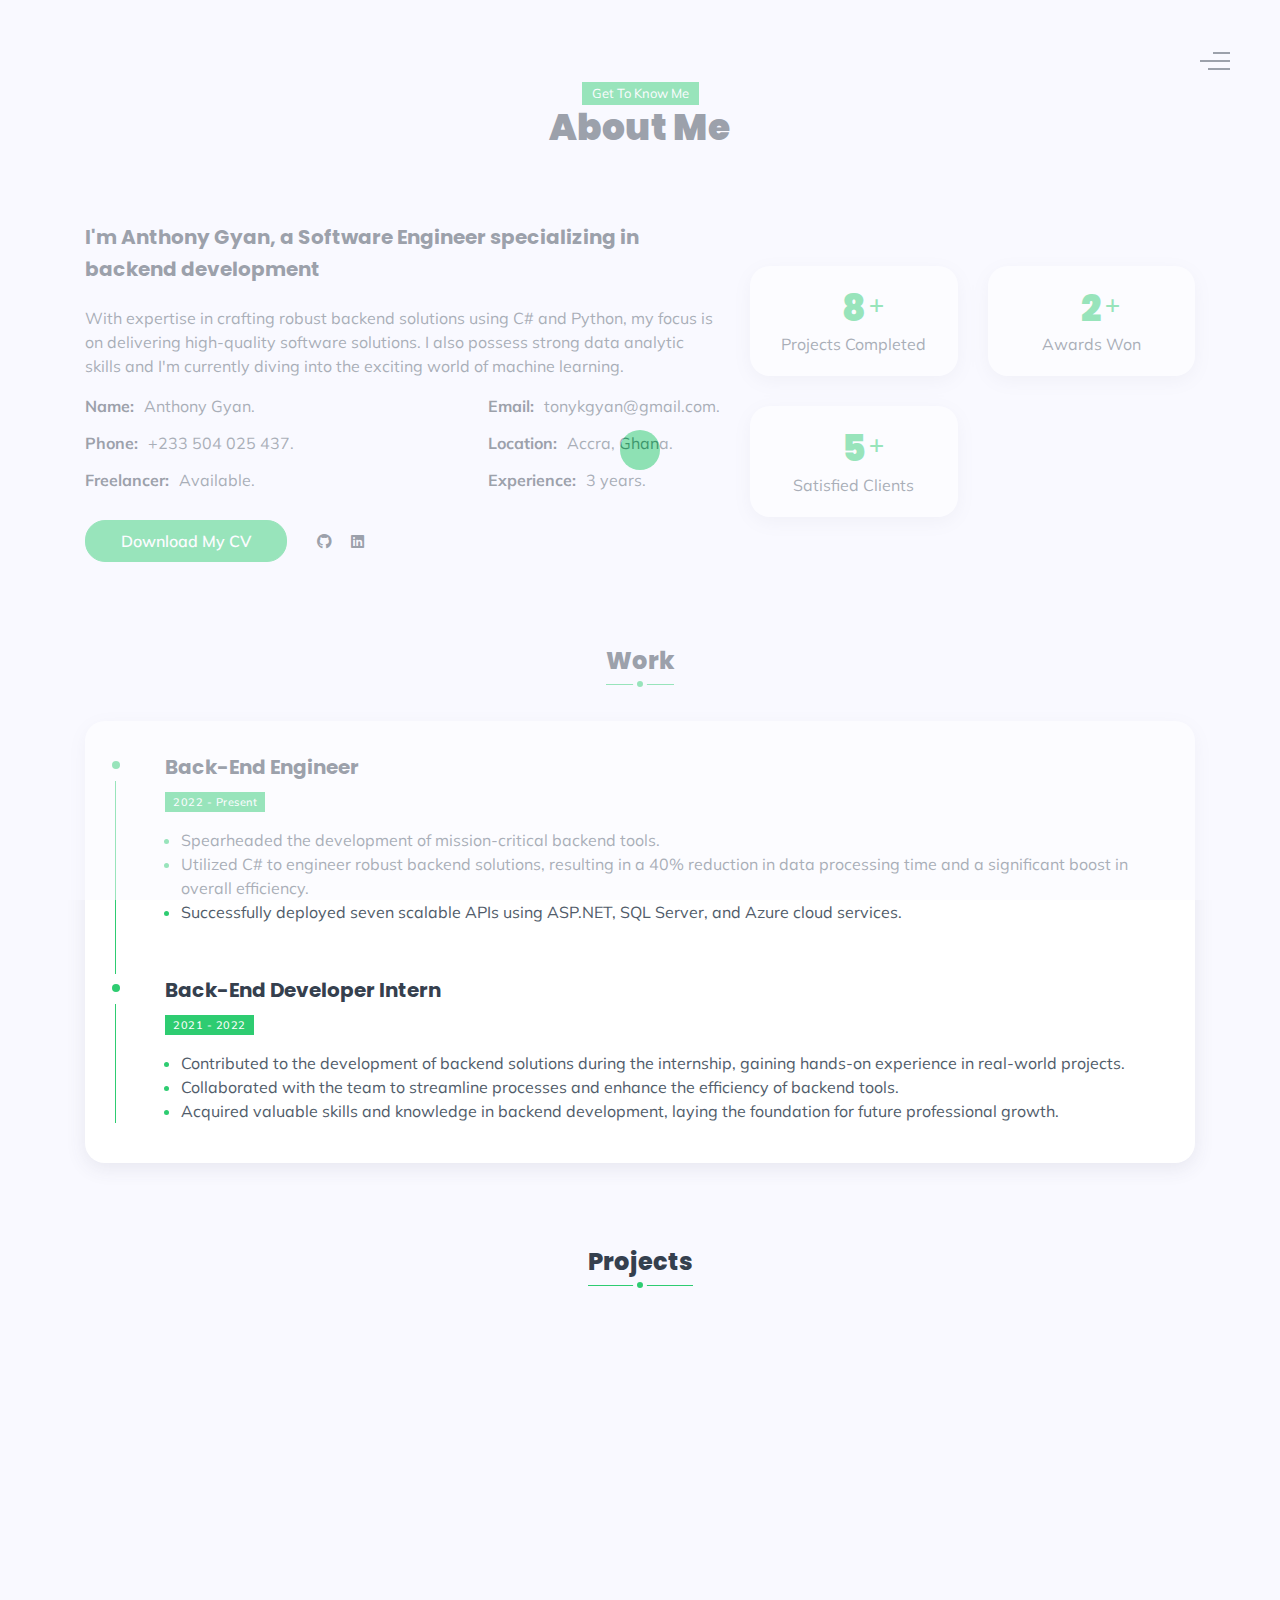
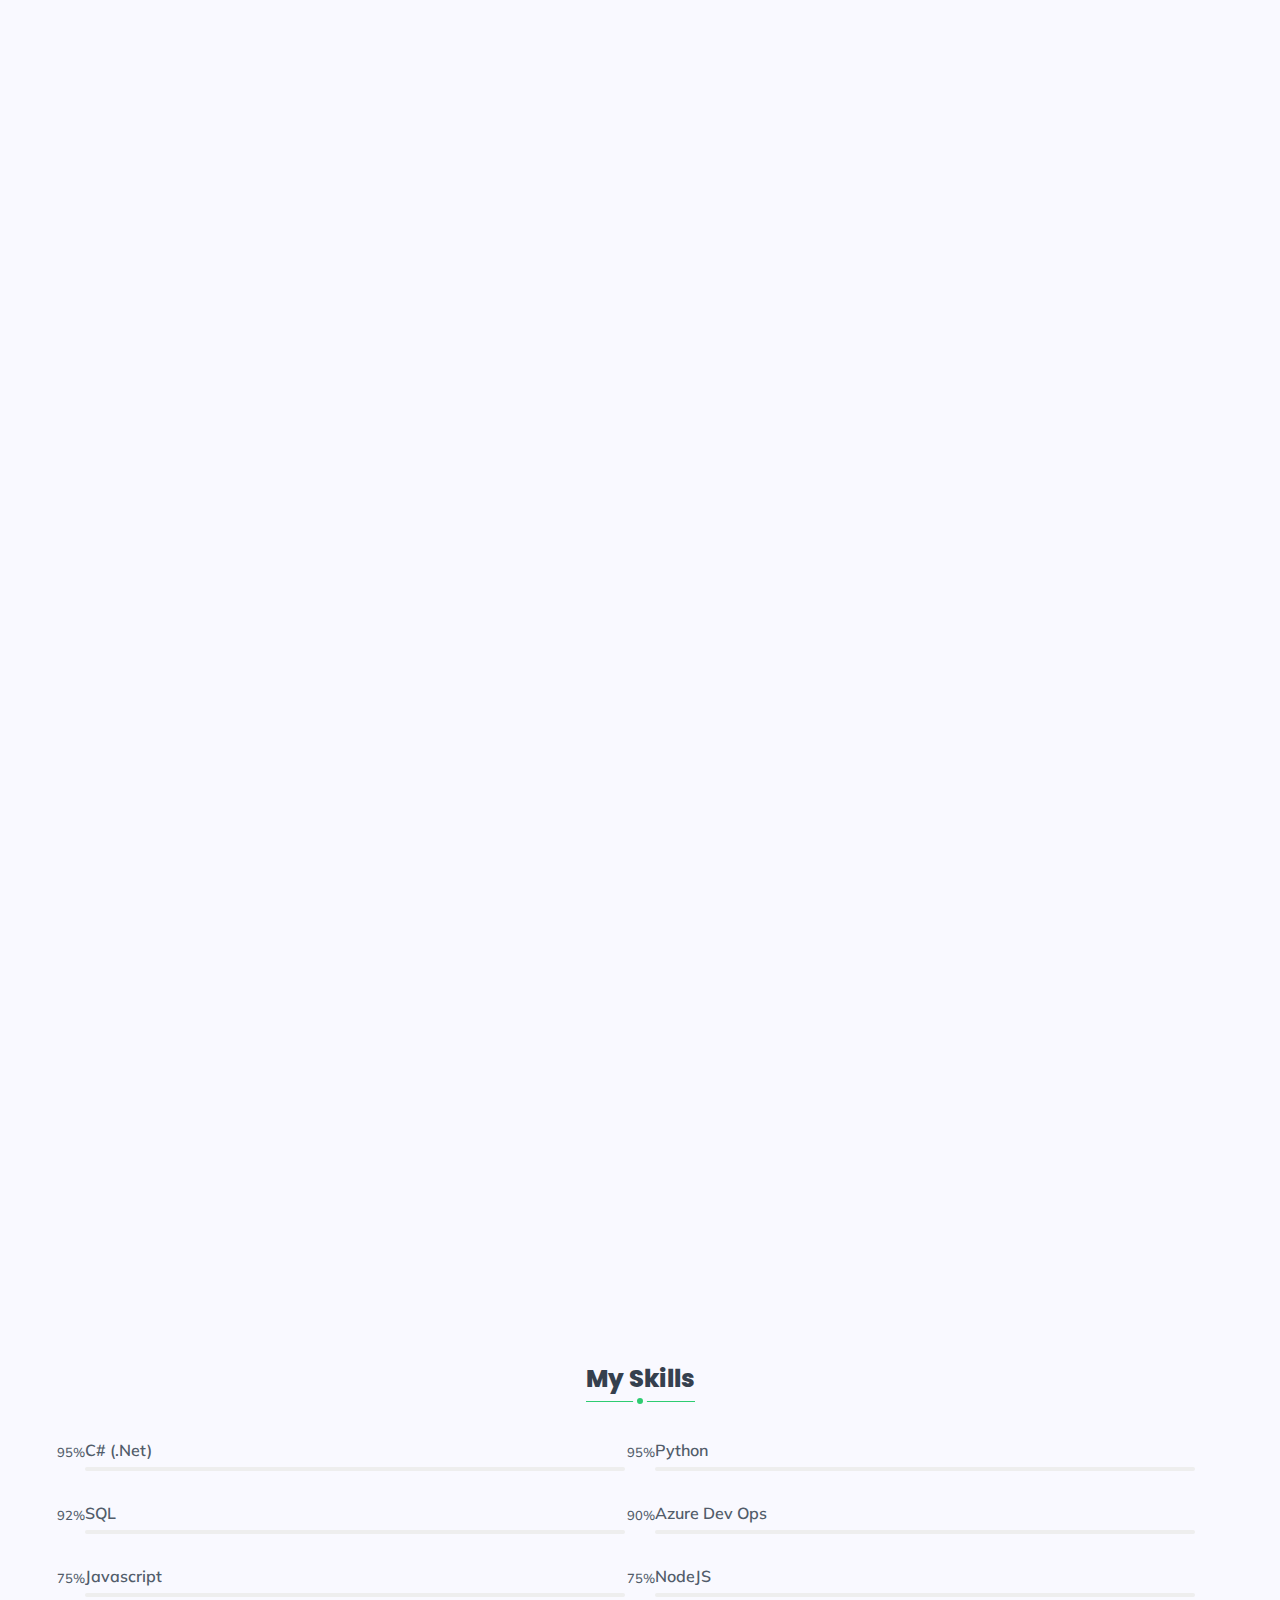
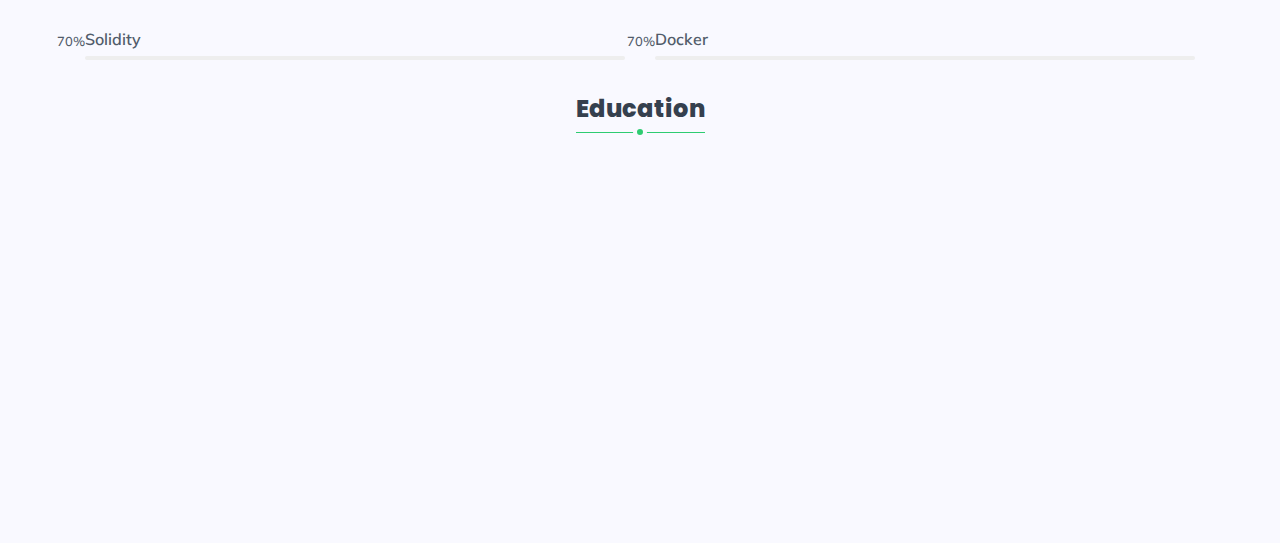
==== commit db96ddca: "Update about.html" ====
--- a/about.html
+++ b/about.html
@@ -131,9 +131,9 @@
                                 <h5>Back-End Engineer</h5>
                                 <small class="bg-base-color"> 2022 - Present</small>
                                 <ul class="bullet-point mt-3 pl-3">
-                                    <li>Spearheaded the development of mission-critical backend tools, contributing to a remarkable 30% revenue growth over the past 12 months.</li>
+                                    <li>Spearheaded the development of mission-critical backend tools.</li>
                                     <li>Utilized C# to engineer robust backend solutions, resulting in a 40% reduction in data processing time and a significant boost in overall efficiency.</li>
-                                    <li>Successfully deployed seven scalable APIs using ASP.NET, SQL Server, and Azure cloud services, leading to a substantial 20% increase in API usage.</li>
+                                    <li>Successfully deployed seven scalable APIs using ASP.NET, SQL Server, and Azure cloud services.</li>
                                 </ul>
                             </div>
                         </div>
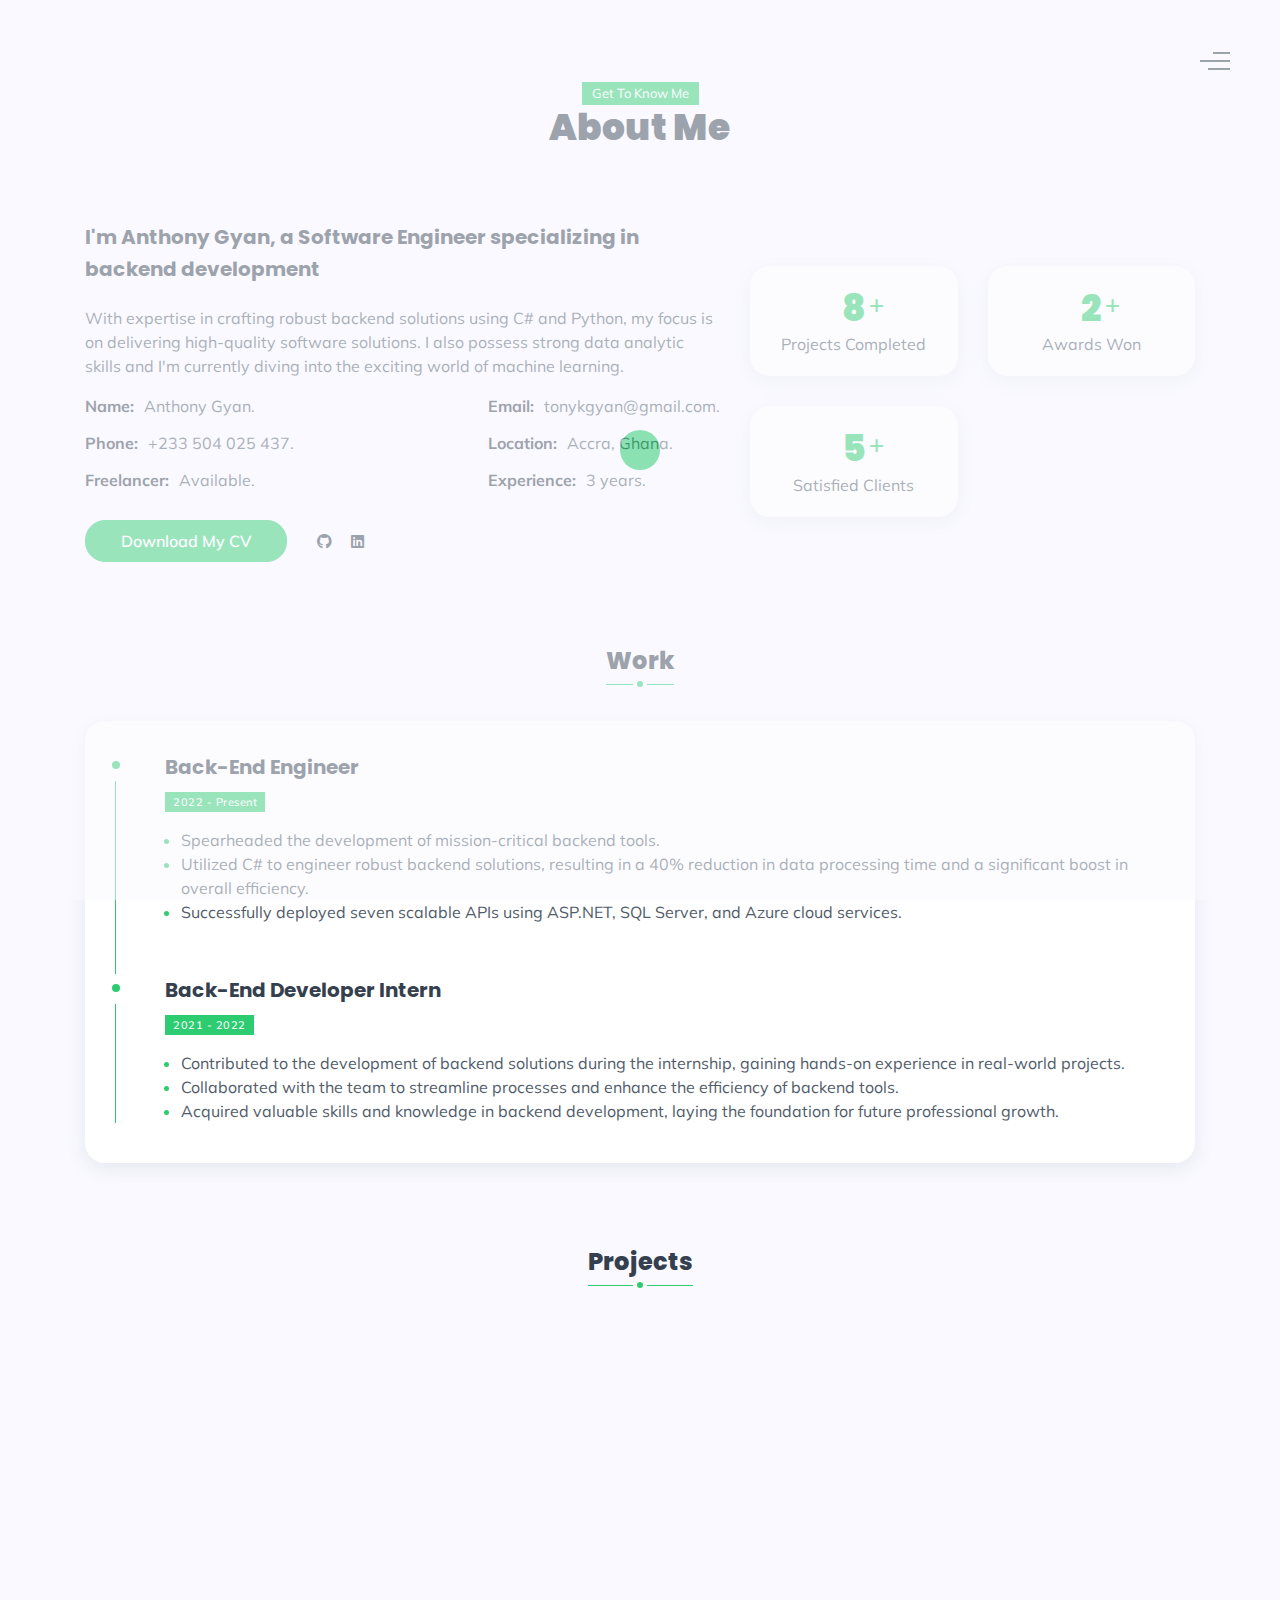
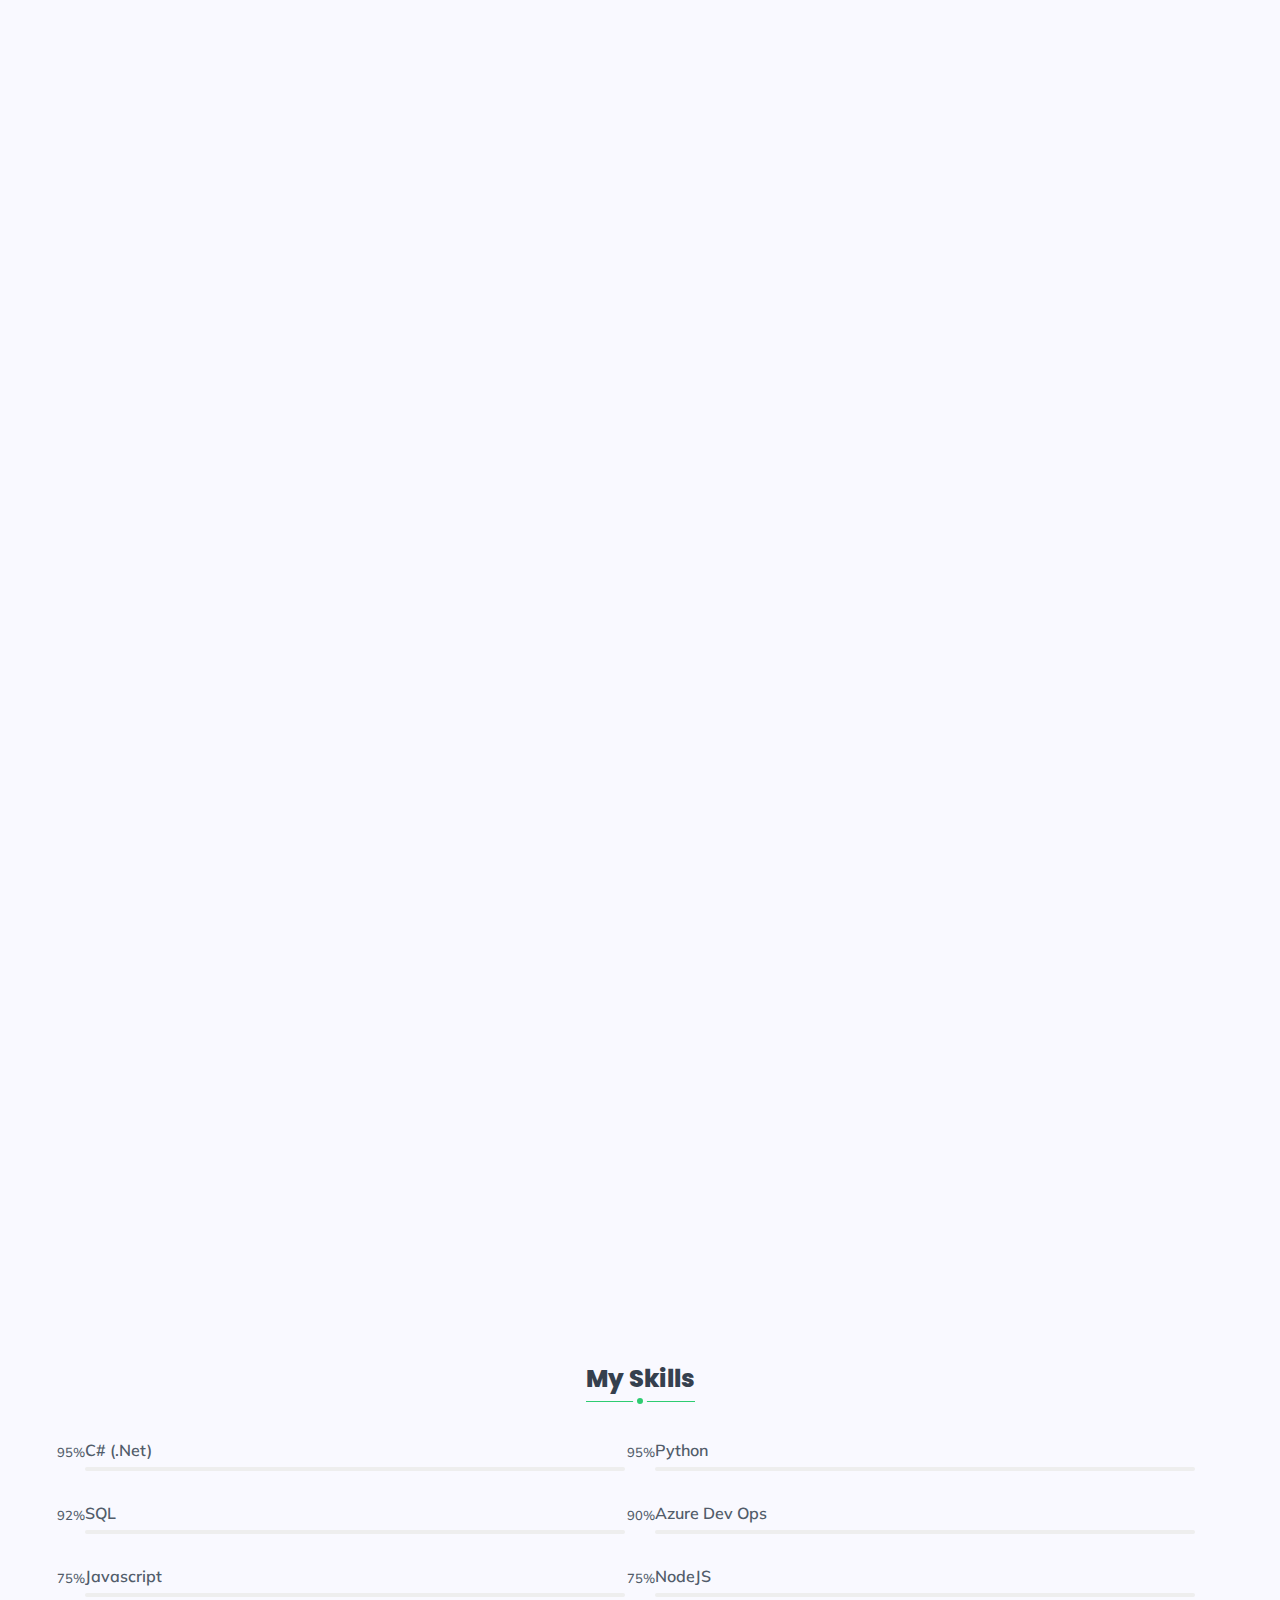
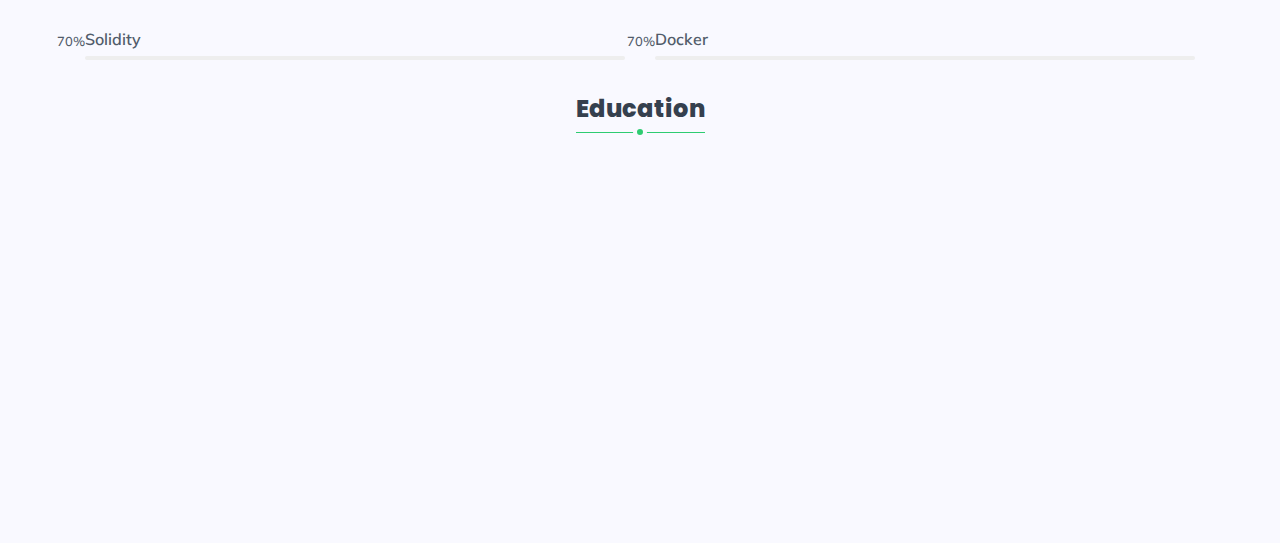
==== commit 8ad3cbf8: "Update about.html" ====
--- a/about.html
+++ b/about.html
@@ -206,7 +206,7 @@
                                 <ul class="bullet-point mt-3 pl-3">
                                     <li>Integrated Sentry into a python/flask based project for error logging and connected it with Slack, enabling
                                         real-time alerts and faster resolution of issues, resulting in a 40% decrease in bug-fixing time.</li>
-                                    <li>mplemented Oauth2 with bearer and refresh tokens, enhancing data security and reducing unauthorized
+                                    <li>Implemented Oauth2 with bearer and refresh tokens, enhancing data security and reducing unauthorized
                                         access incidents by 45%.</li>
                                 </ul>
                             </div>
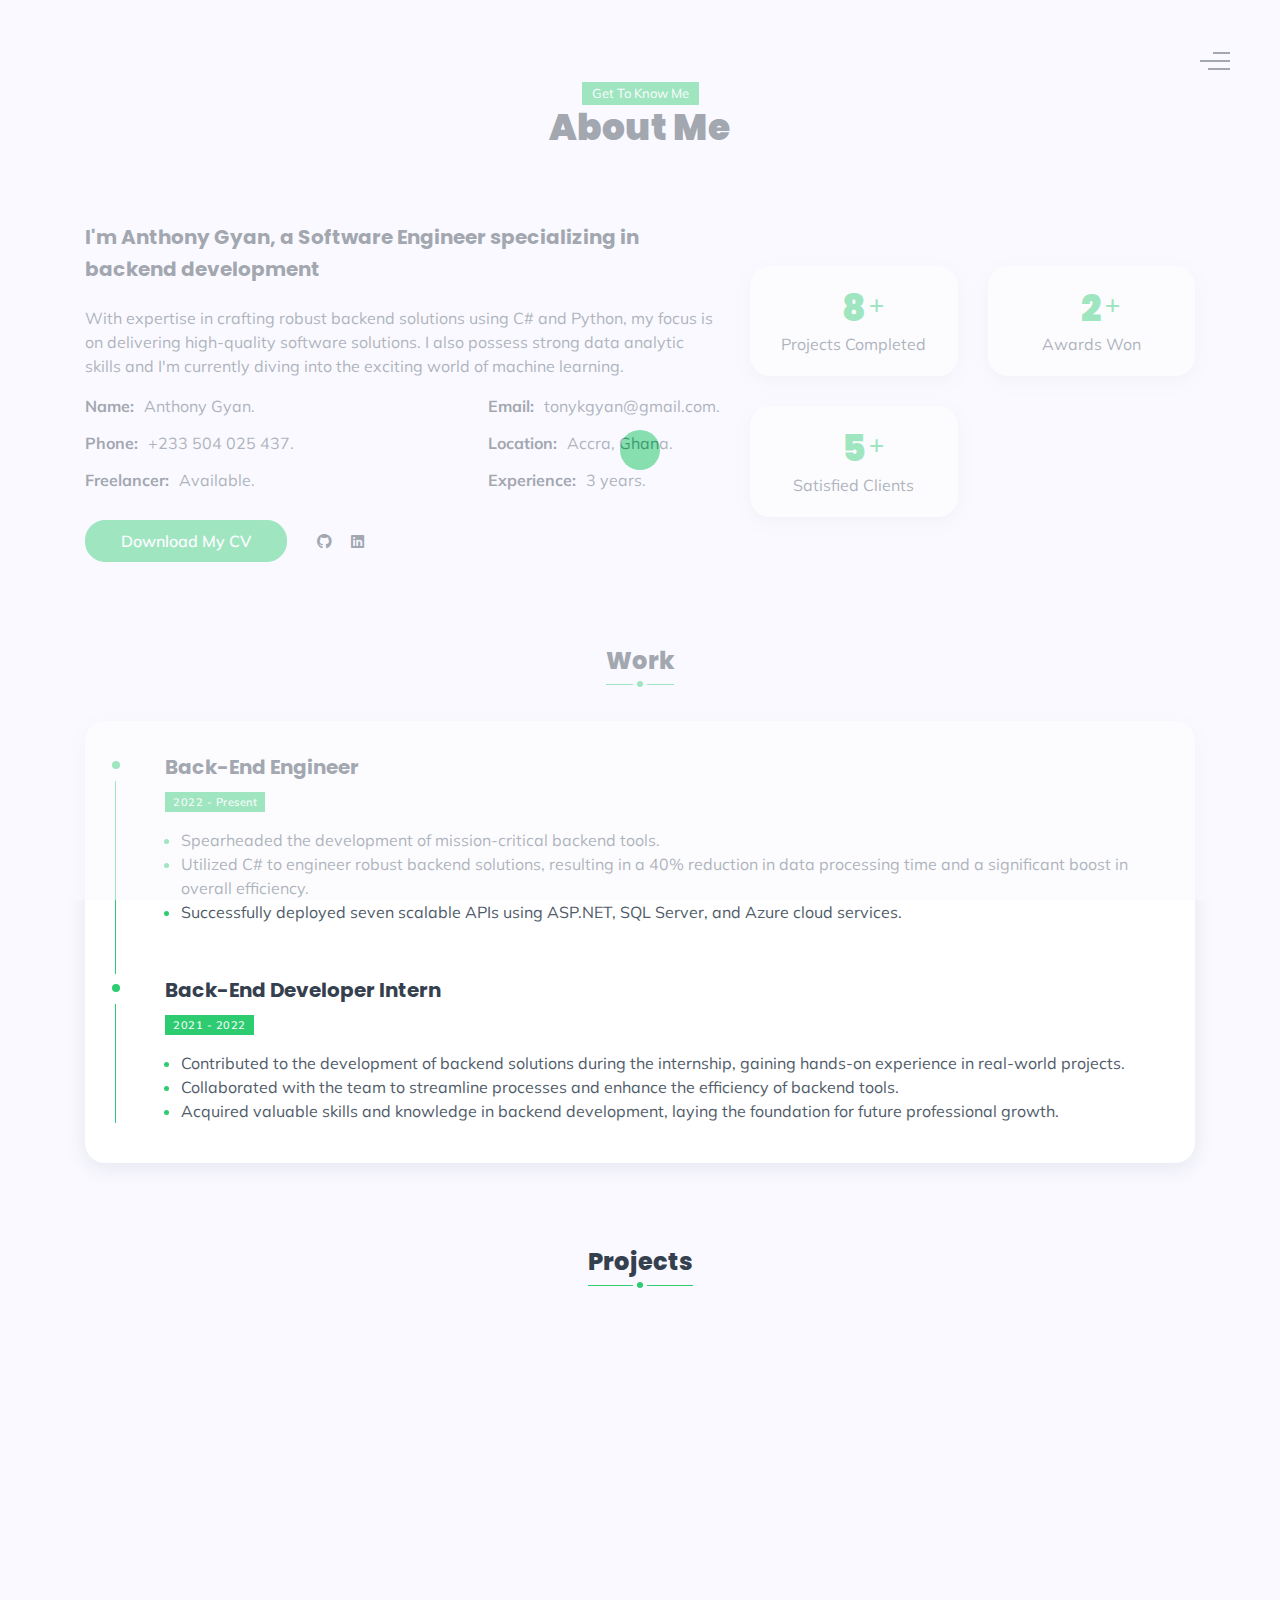
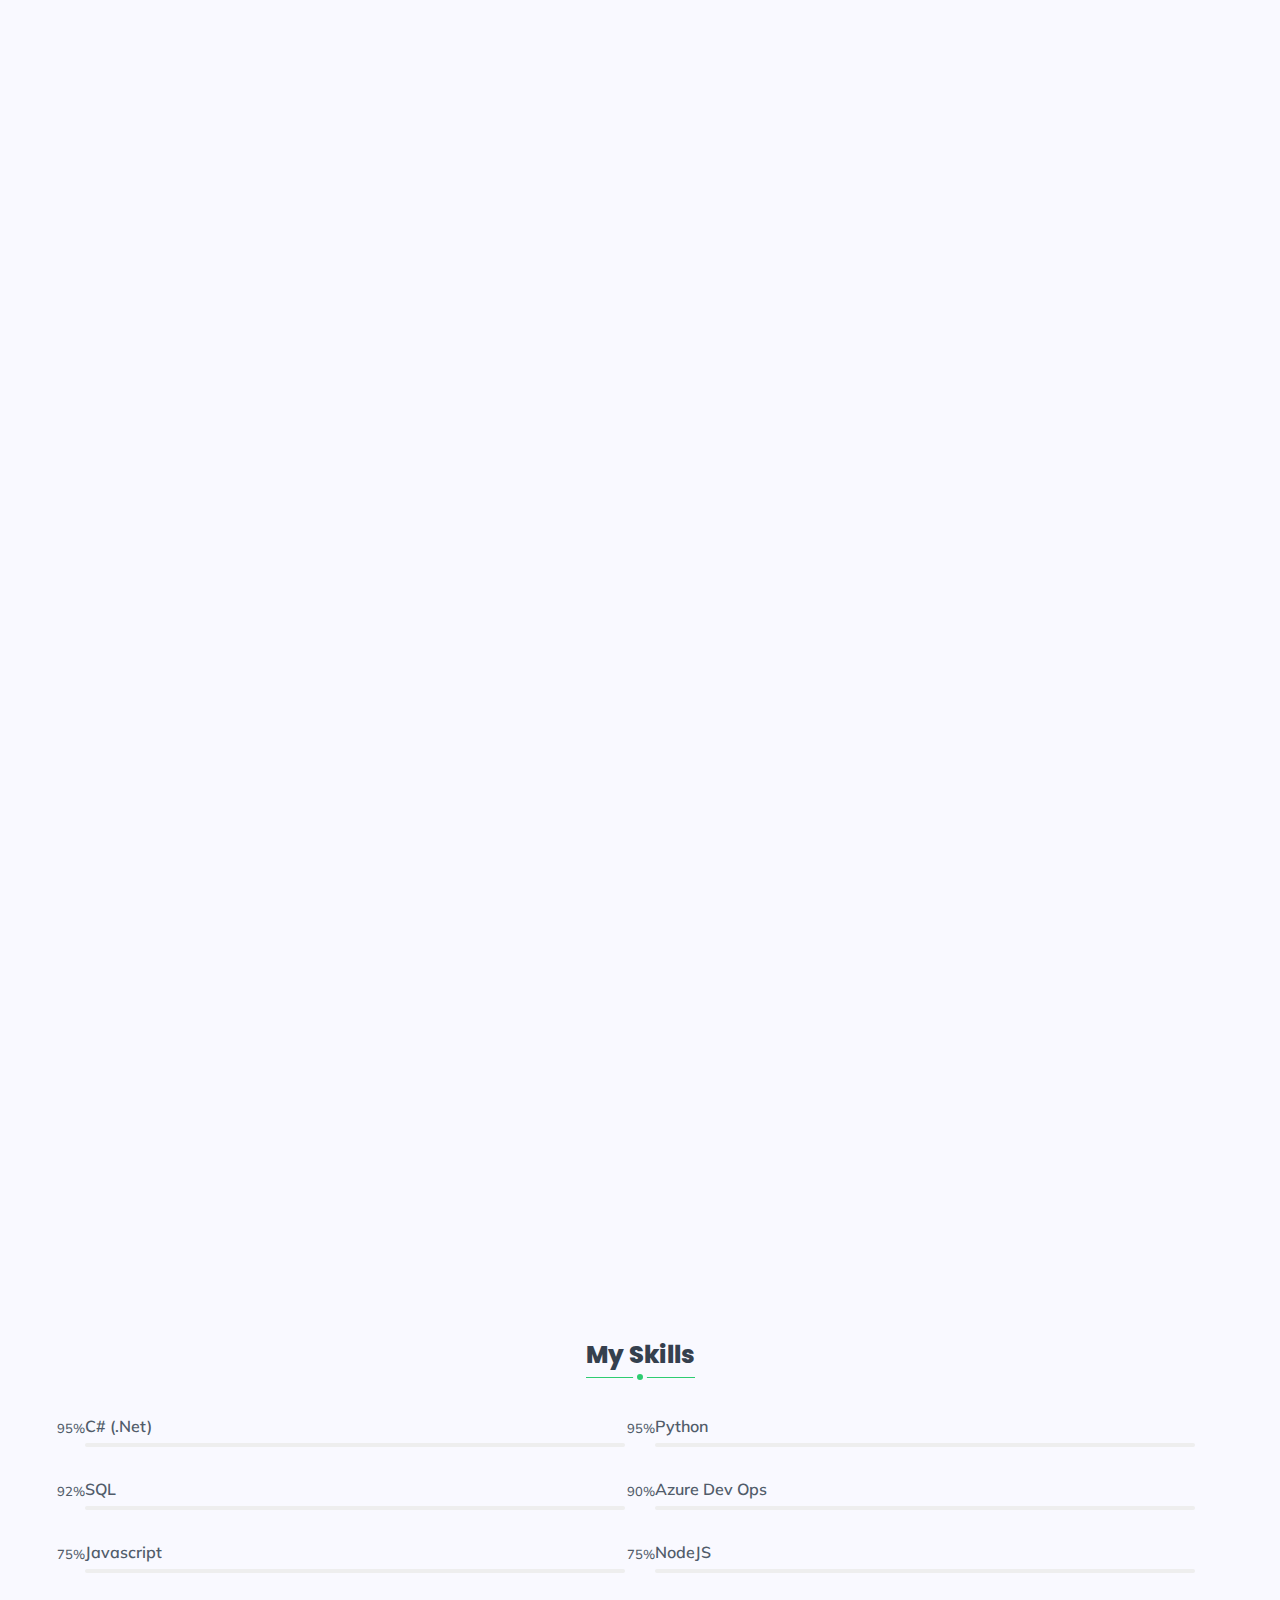
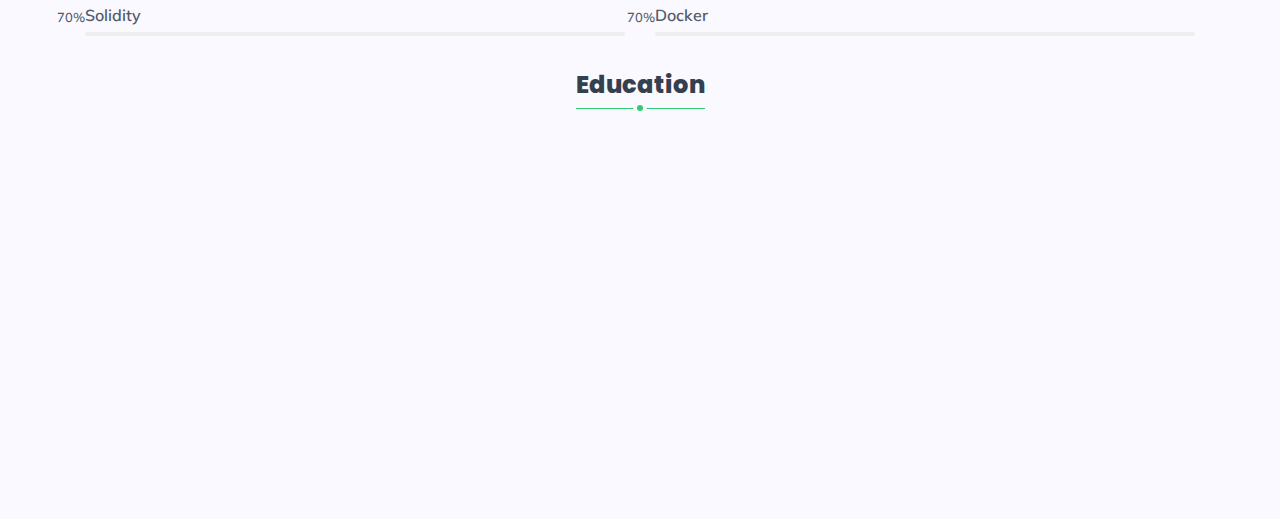
==== commit f98815e8: "Update about.html" ====
--- a/about.html
+++ b/about.html
@@ -220,8 +220,7 @@
                                     <li>Executed a system for routing orders to the closest kitchen to the customer, resulting in a 20% reduction in
                                         order fulfillment time and a 10% increase in customer satisfaction ratings.</li>
                                     <li>Revamped email system with background processing, achieving 50% increase in daily order fulfillment.</li>
-                                    <li>Conceptualized and developed a sales dashboard that empowered stakeholders with real-time insights,
-                                        resulting in a 15% increase in data-driven business decisions and improved overall strategy.</li>
+                                    <li></li>
                                 </ul>
                             </div>
                         </div>
